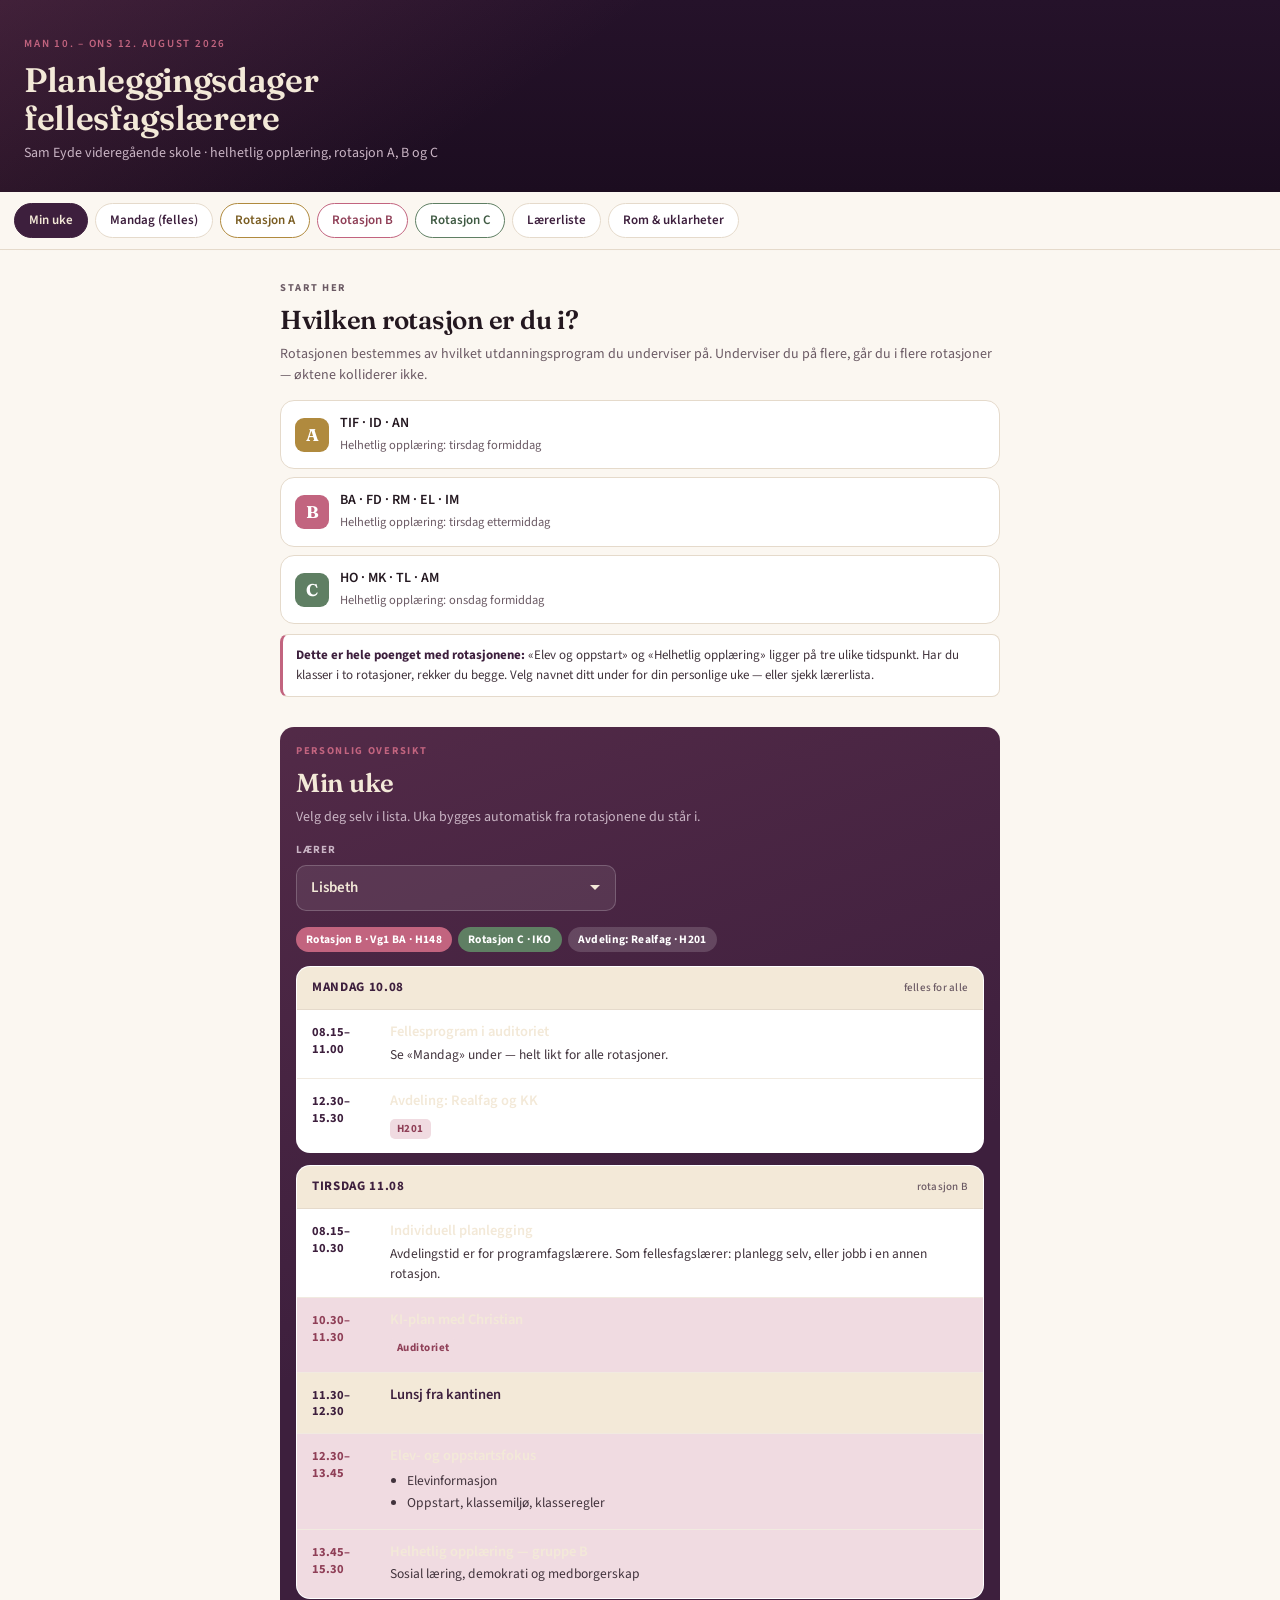
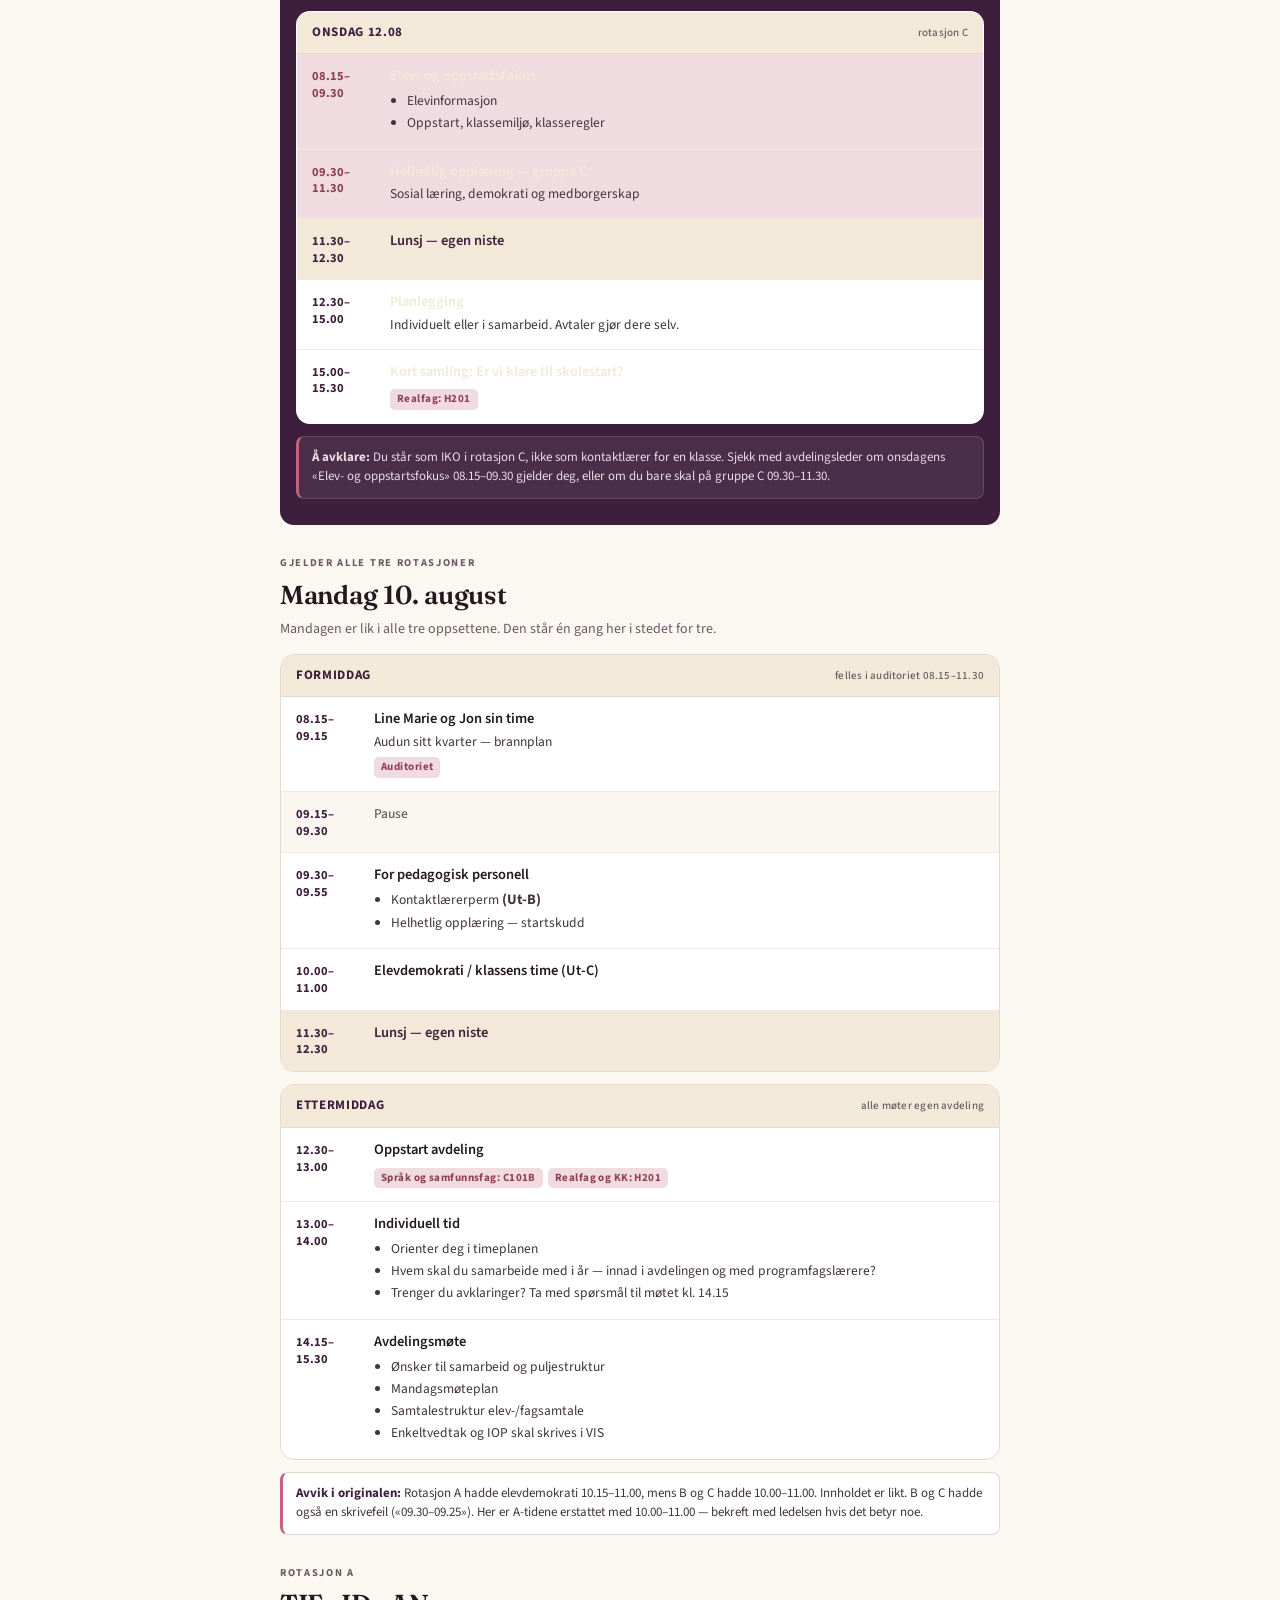
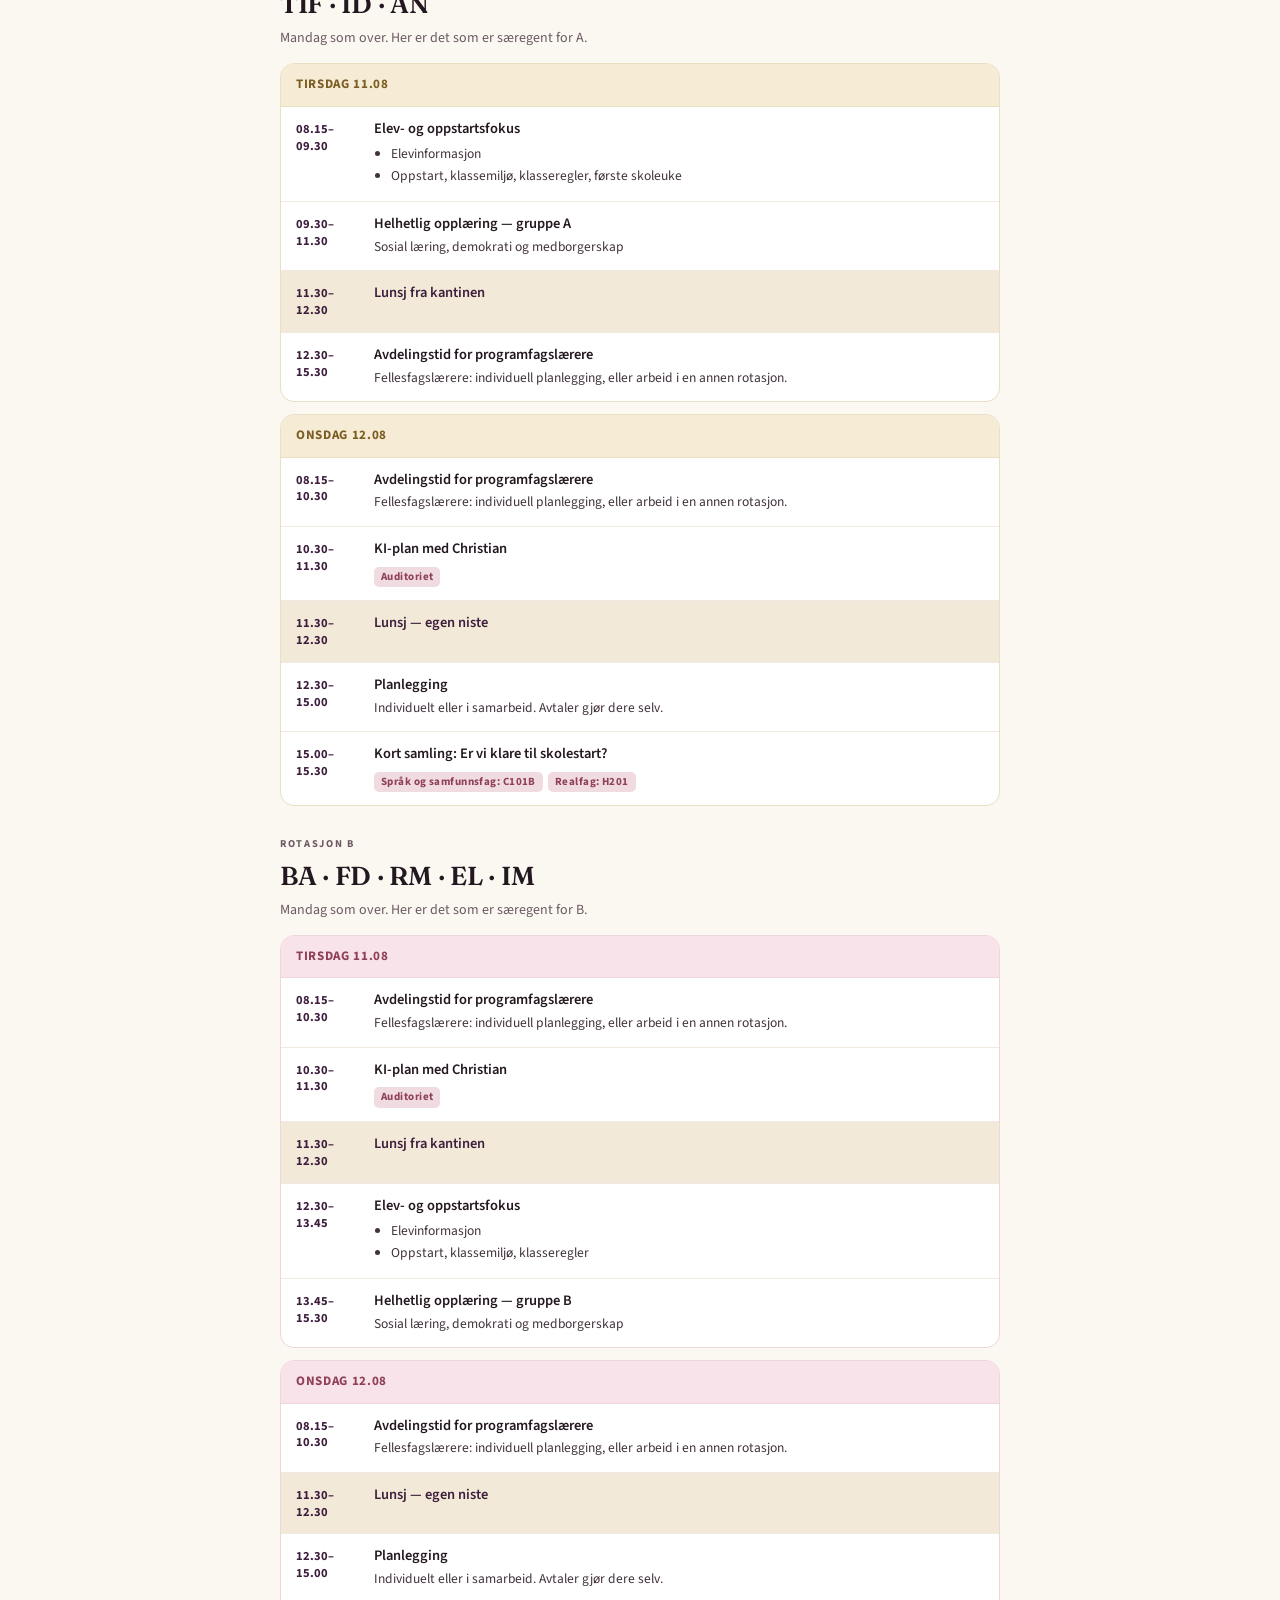
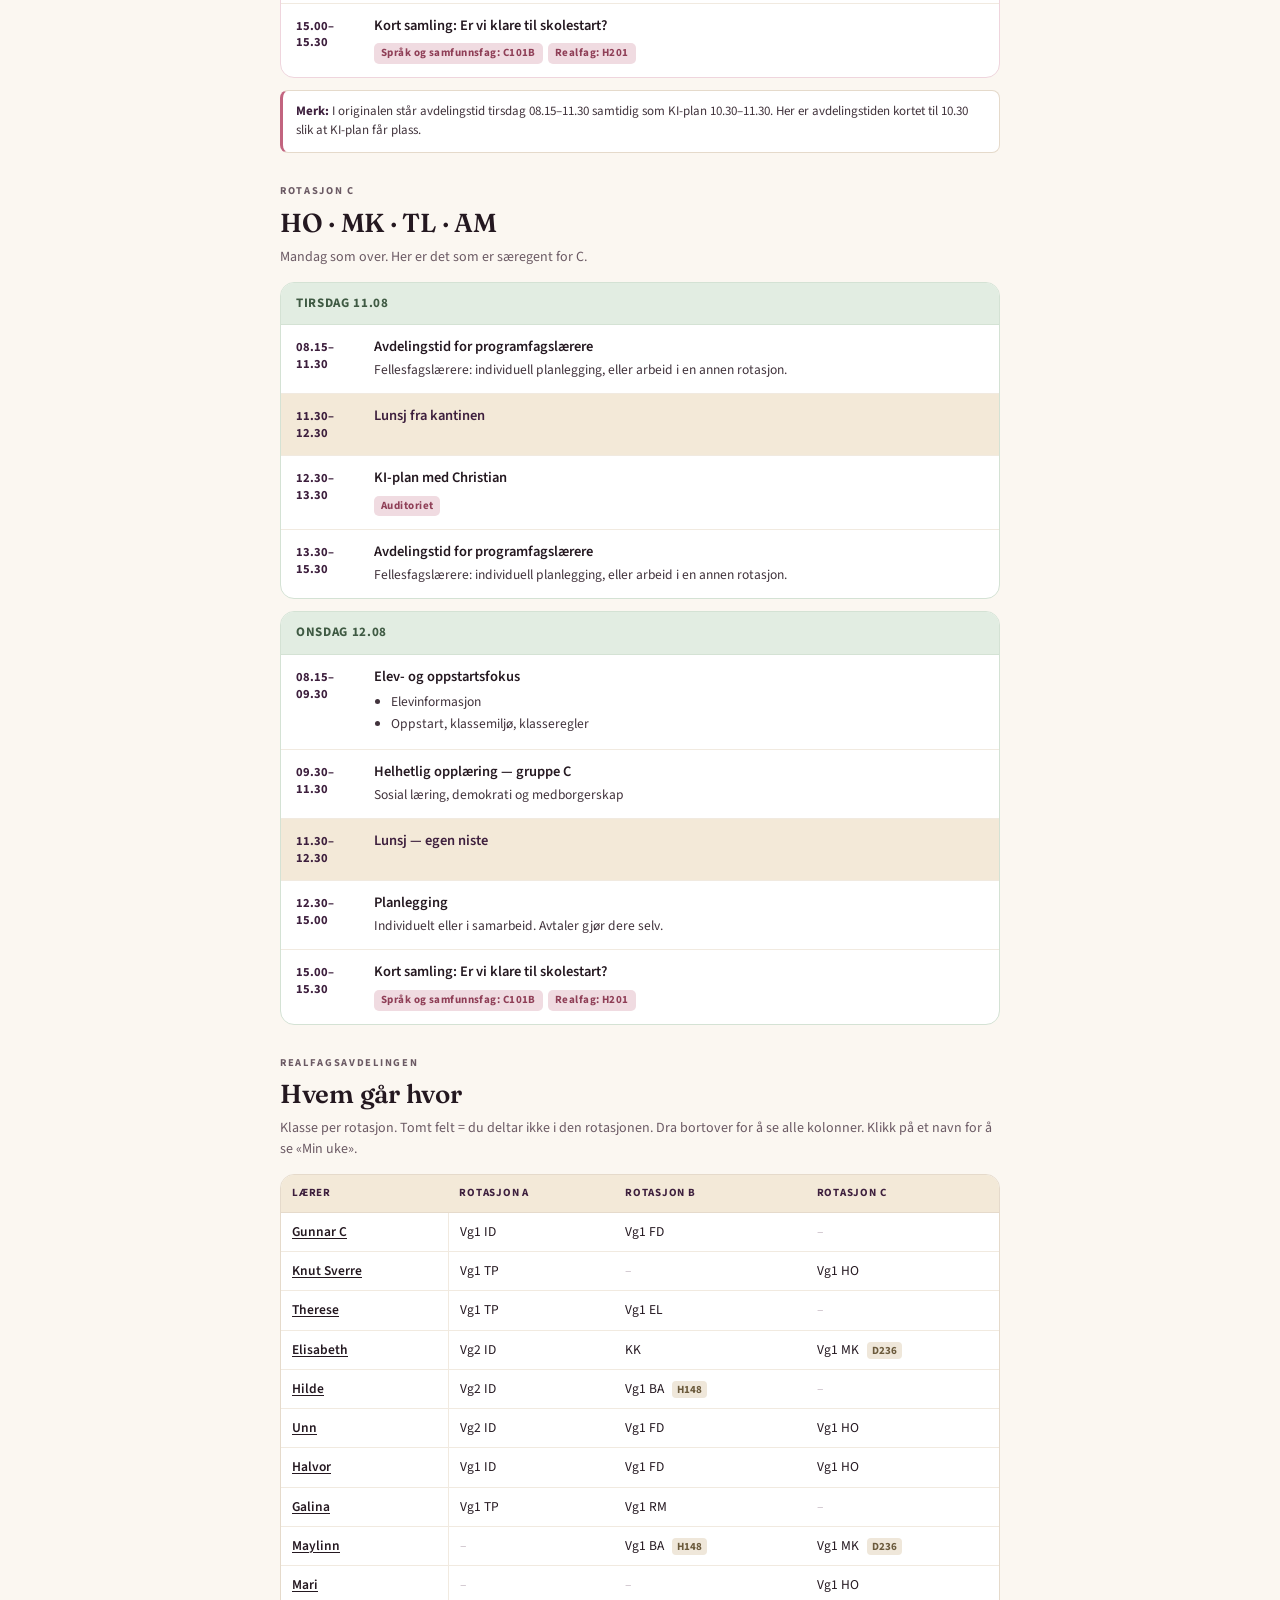
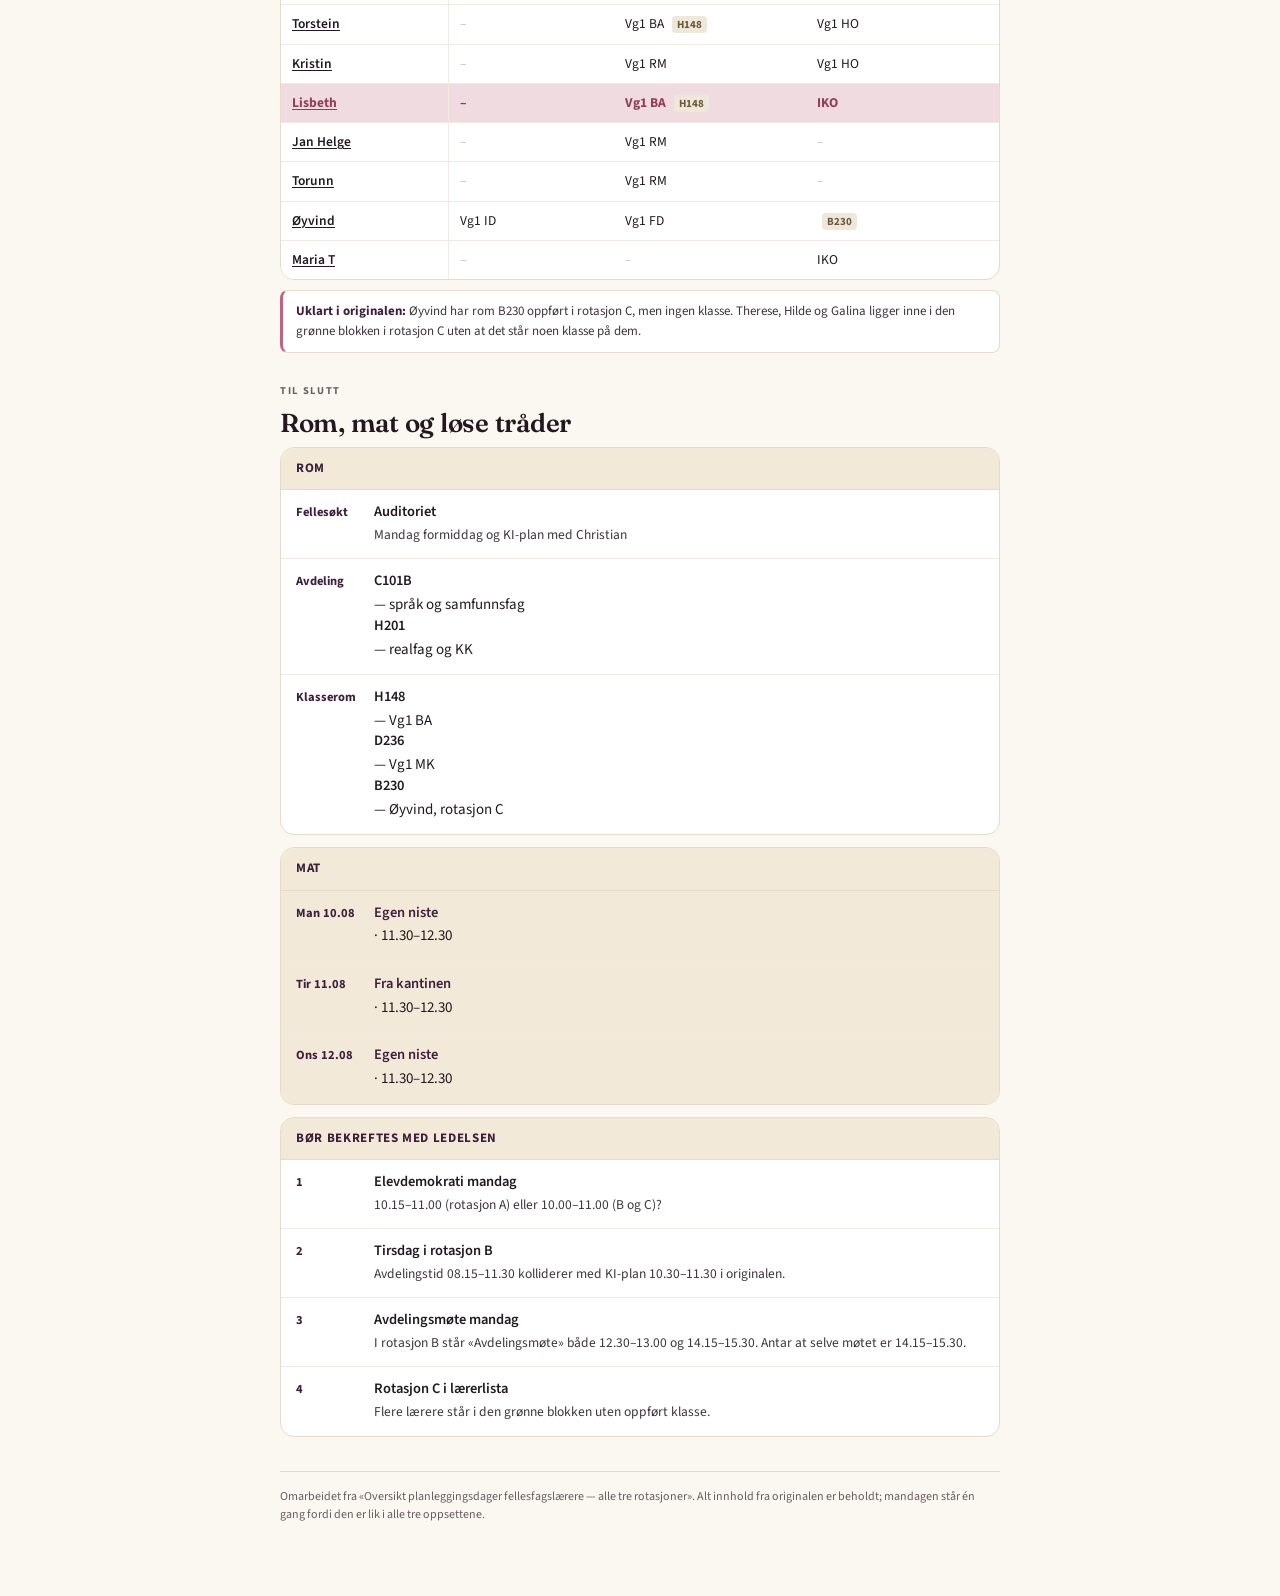
==== index.html @ cac5fce5 "Publish planleggingsdager overview for Sam Eyde teachers. Co-authored-by: Cursor <cursoragent@cursor" ====
<!DOCTYPE html>
<html lang="no">
<head>
<meta charset="UTF-8">
<meta name="viewport" content="width=device-width, initial-scale=1">
<title>Planleggingsdager 10.–12. august 2026</title>
<meta name="description" content="Oversikt over planleggingsdager for fellesfagslærere ved Sam Eyde videregående skole — rotasjon A, B og C.">
<link rel="preconnect" href="https://fonts.googleapis.com">
<link rel="preconnect" href="https://fonts.gstatic.com" crossorigin>
<link href="https://fonts.googleapis.com/css2?family=Fraunces:opsz,wght@9..144,500;9..144,600;9..144,700&family=Source+Sans+3:wght@400;500;600;700&display=swap" rel="stylesheet">
<link rel="stylesheet" href="styles.css">
</head>
<body>

<header class="topp">
  <div class="dato">Man 10. – ons 12. august 2026</div>
  <h1>Planleggingsdager<br>fellesfagslærere</h1>
  <p>Sam Eyde videregående skole · helhetlig opplæring, rotasjon A, B og C</p>
</header>

<nav aria-label="Hopp til seksjon">
  <div class="chips">
    <a class="chip min" href="#minuke">Min uke</a>
    <a class="chip" href="#mandag">Mandag (felles)</a>
    <a class="chip ca" href="#rotA">Rotasjon A</a>
    <a class="chip cb" href="#rotB">Rotasjon B</a>
    <a class="chip cc" href="#rotC">Rotasjon C</a>
    <a class="chip" href="#larere">Lærerliste</a>
    <a class="chip" href="#rom">Rom &amp; uklarheter</a>
  </div>
</nav>

<main>

<section id="start">
  <div class="eyebrow">Start her</div>
  <h2>Hvilken rotasjon er du i?</h2>
  <p class="undertekst">Rotasjonen bestemmes av hvilket utdanningsprogram du underviser på. Underviser du på flere, går du i flere rotasjoner — øktene kolliderer ikke.</p>
  <div class="nokkel">
    <a href="#rotA"><div class="merke mA">A</div><div><b>TIF · ID · AN</b><span>Helhetlig opplæring: tirsdag formiddag</span></div></a>
    <a href="#rotB"><div class="merke mB">B</div><div><b>BA · FD · RM · EL · IM</b><span>Helhetlig opplæring: tirsdag ettermiddag</span></div></a>
    <a href="#rotC"><div class="merke mC">C</div><div><b>HO · MK · TL · AM</b><span>Helhetlig opplæring: onsdag formiddag</span></div></a>
  </div>
  <div class="notat"><b>Dette er hele poenget med rotasjonene:</b> «Elev og oppstart» og «Helhetlig opplæring» ligger på tre ulike tidspunkt. Har du klasser i to rotasjoner, rekker du begge. Velg navnet ditt under for din personlige uke — eller sjekk lærerlista.</div>
</section>

<section id="minuke">
  <div class="minuke">
    <div class="eyebrow">Personlig oversikt</div>
    <h2>Min uke</h2>
    <p class="undertekst">Velg deg selv i lista. Uka bygges automatisk fra rotasjonene du står i.</p>

    <label class="velger" for="larer-velger">
      <span>Lærer</span>
      <select id="larer-velger"></select>
    </label>

    <div id="minuke-innhold"></div>
  </div>
</section>

<section id="mandag">
  <div class="eyebrow">Gjelder alle tre rotasjoner</div>
  <h2>Mandag 10. august</h2>
  <p class="undertekst">Mandagen er lik i alle tre oppsettene. Den står én gang her i stedet for tre.</p>

  <div class="dag">
    <h3>Formiddag <em>felles i auditoriet 08.15–11.30</em></h3>
    <div class="rad"><div class="tid">08.15–09.15</div><div class="hva"><b>Line Marie og Jon sin time</b><p>Audun sitt kvarter — brannplan</p><span class="rom">Auditoriet</span></div></div>
    <div class="rad pause"><div class="tid">09.15–09.30</div><div class="hva"><b>Pause</b></div></div>
    <div class="rad"><div class="tid">09.30–09.55</div><div class="hva"><b>For pedagogisk personell</b><ul><li>Kontaktlærerperm <b style="display:inline;font-weight:700">(Ut-B)</b></li><li>Helhetlig opplæring — startskudd</li></ul></div></div>
    <div class="rad"><div class="tid">10.00–11.00</div><div class="hva"><b>Elevdemokrati / klassens time (Ut-C)</b></div></div>
    <div class="rad lunsj"><div class="tid">11.30–12.30</div><div class="hva"><b>Lunsj — egen niste</b></div></div>
  </div>

  <div class="dag">
    <h3>Ettermiddag <em>alle møter egen avdeling</em></h3>
    <div class="rad"><div class="tid">12.30–13.00</div><div class="hva"><b>Oppstart avdeling</b>
      <span class="rom">Språk og samfunnsfag: C101B</span><span class="rom">Realfag og KK: H201</span></div></div>
    <div class="rad"><div class="tid">13.00–14.00</div><div class="hva"><b>Individuell tid</b>
      <ul><li>Orienter deg i timeplanen</li><li>Hvem skal du samarbeide med i år — innad i avdelingen og med programfagslærere?</li><li>Trenger du avklaringer? Ta med spørsmål til møtet kl. 14.15</li></ul></div></div>
    <div class="rad"><div class="tid">14.15–15.30</div><div class="hva"><b>Avdelingsmøte</b>
      <ul><li>Ønsker til samarbeid og puljestruktur</li><li>Mandagsmøteplan</li><li>Samtalestruktur elev-/fagsamtale</li><li>Enkeltvedtak og IOP skal skrives i VIS</li></ul></div></div>
  </div>

  <div class="notat"><b>Avvik i originalen:</b> Rotasjon A hadde elevdemokrati 10.15–11.00, mens B og C hadde 10.00–11.00. Innholdet er likt. B og C hadde også en skrivefeil («09.30–09.25»). Her er A-tidene erstattet med 10.00–11.00 — bekreft med ledelsen hvis det betyr noe.</div>
</section>

<section id="rotA" class="rot-a">
  <div class="eyebrow">Rotasjon A</div>
  <h2>TIF · ID · AN</h2>
  <p class="undertekst">Mandag som over. Her er det som er særegent for A.</p>

  <div class="dag">
    <h3>Tirsdag 11.08</h3>
    <div class="rad"><div class="tid">08.15–09.30</div><div class="hva"><b>Elev- og oppstartsfokus</b><ul><li>Elevinformasjon</li><li>Oppstart, klassemiljø, klasseregler, første skoleuke</li></ul></div></div>
    <div class="rad"><div class="tid">09.30–11.30</div><div class="hva"><b>Helhetlig opplæring — gruppe A</b><p>Sosial læring, demokrati og medborgerskap</p></div></div>
    <div class="rad lunsj"><div class="tid">11.30–12.30</div><div class="hva"><b>Lunsj fra kantinen</b></div></div>
    <div class="rad"><div class="tid">12.30–15.30</div><div class="hva"><b>Avdelingstid for programfagslærere</b><p>Fellesfagslærere: individuell planlegging, eller arbeid i en annen rotasjon.</p></div></div>
  </div>

  <div class="dag">
    <h3>Onsdag 12.08</h3>
    <div class="rad"><div class="tid">08.15–10.30</div><div class="hva"><b>Avdelingstid for programfagslærere</b><p>Fellesfagslærere: individuell planlegging, eller arbeid i en annen rotasjon.</p></div></div>
    <div class="rad"><div class="tid">10.30–11.30</div><div class="hva"><b>KI-plan med Christian</b><span class="rom">Auditoriet</span></div></div>
    <div class="rad lunsj"><div class="tid">11.30–12.30</div><div class="hva"><b>Lunsj — egen niste</b></div></div>
    <div class="rad"><div class="tid">12.30–15.00</div><div class="hva"><b>Planlegging</b><p>Individuelt eller i samarbeid. Avtaler gjør dere selv.</p></div></div>
    <div class="rad"><div class="tid">15.00–15.30</div><div class="hva"><b>Kort samling: Er vi klare til skolestart?</b>
      <span class="rom">Språk og samfunnsfag: C101B</span><span class="rom">Realfag: H201</span></div></div>
  </div>
</section>

<section id="rotB" class="rot-b">
  <div class="eyebrow">Rotasjon B</div>
  <h2>BA · FD · RM · EL · IM</h2>
  <p class="undertekst">Mandag som over. Her er det som er særegent for B.</p>

  <div class="dag">
    <h3>Tirsdag 11.08</h3>
    <div class="rad"><div class="tid">08.15–10.30</div><div class="hva"><b>Avdelingstid for programfagslærere</b><p>Fellesfagslærere: individuell planlegging, eller arbeid i en annen rotasjon.</p></div></div>
    <div class="rad"><div class="tid">10.30–11.30</div><div class="hva"><b>KI-plan med Christian</b><span class="rom">Auditoriet</span></div></div>
    <div class="rad lunsj"><div class="tid">11.30–12.30</div><div class="hva"><b>Lunsj fra kantinen</b></div></div>
    <div class="rad"><div class="tid">12.30–13.45</div><div class="hva"><b>Elev- og oppstartsfokus</b><ul><li>Elevinformasjon</li><li>Oppstart, klassemiljø, klasseregler</li></ul></div></div>
    <div class="rad"><div class="tid">13.45–15.30</div><div class="hva"><b>Helhetlig opplæring — gruppe B</b><p>Sosial læring, demokrati og medborgerskap</p></div></div>
  </div>

  <div class="dag">
    <h3>Onsdag 12.08</h3>
    <div class="rad"><div class="tid">08.15–10.30</div><div class="hva"><b>Avdelingstid for programfagslærere</b><p>Fellesfagslærere: individuell planlegging, eller arbeid i en annen rotasjon.</p></div></div>
    <div class="rad lunsj"><div class="tid">11.30–12.30</div><div class="hva"><b>Lunsj — egen niste</b></div></div>
    <div class="rad"><div class="tid">12.30–15.00</div><div class="hva"><b>Planlegging</b><p>Individuelt eller i samarbeid. Avtaler gjør dere selv.</p></div></div>
    <div class="rad"><div class="tid">15.00–15.30</div><div class="hva"><b>Kort samling: Er vi klare til skolestart?</b>
      <span class="rom">Språk og samfunnsfag: C101B</span><span class="rom">Realfag: H201</span></div></div>
  </div>

  <div class="notat"><b>Merk:</b> I originalen står avdelingstid tirsdag 08.15–11.30 samtidig som KI-plan 10.30–11.30. Her er avdelingstiden kortet til 10.30 slik at KI-plan får plass.</div>
</section>

<section id="rotC" class="rot-c">
  <div class="eyebrow">Rotasjon C</div>
  <h2>HO · MK · TL · AM</h2>
  <p class="undertekst">Mandag som over. Her er det som er særegent for C.</p>

  <div class="dag">
    <h3>Tirsdag 11.08</h3>
    <div class="rad"><div class="tid">08.15–11.30</div><div class="hva"><b>Avdelingstid for programfagslærere</b><p>Fellesfagslærere: individuell planlegging, eller arbeid i en annen rotasjon.</p></div></div>
    <div class="rad lunsj"><div class="tid">11.30–12.30</div><div class="hva"><b>Lunsj fra kantinen</b></div></div>
    <div class="rad"><div class="tid">12.30–13.30</div><div class="hva"><b>KI-plan med Christian</b><span class="rom">Auditoriet</span></div></div>
    <div class="rad"><div class="tid">13.30–15.30</div><div class="hva"><b>Avdelingstid for programfagslærere</b><p>Fellesfagslærere: individuell planlegging, eller arbeid i en annen rotasjon.</p></div></div>
  </div>

  <div class="dag">
    <h3>Onsdag 12.08</h3>
    <div class="rad"><div class="tid">08.15–09.30</div><div class="hva"><b>Elev- og oppstartsfokus</b><ul><li>Elevinformasjon</li><li>Oppstart, klassemiljø, klasseregler</li></ul></div></div>
    <div class="rad"><div class="tid">09.30–11.30</div><div class="hva"><b>Helhetlig opplæring — gruppe C</b><p>Sosial læring, demokrati og medborgerskap</p></div></div>
    <div class="rad lunsj"><div class="tid">11.30–12.30</div><div class="hva"><b>Lunsj — egen niste</b></div></div>
    <div class="rad"><div class="tid">12.30–15.00</div><div class="hva"><b>Planlegging</b><p>Individuelt eller i samarbeid. Avtaler gjør dere selv.</p></div></div>
    <div class="rad"><div class="tid">15.00–15.30</div><div class="hva"><b>Kort samling: Er vi klare til skolestart?</b>
      <span class="rom">Språk og samfunnsfag: C101B</span><span class="rom">Realfag: H201</span></div></div>
  </div>
</section>

<section id="larere">
  <div class="eyebrow">Realfagsavdelingen</div>
  <h2>Hvem går hvor</h2>
  <p class="undertekst">Klasse per rotasjon. Tomt felt = du deltar ikke i den rotasjonen. Dra bortover for å se alle kolonner. Klikk på et navn for å se «Min uke».</p>
  <div class="tabellboks"><div class="scroll">
  <table>
    <thead><tr><th>Lærer</th><th>Rotasjon A</th><th>Rotasjon B</th><th>Rotasjon C</th></tr></thead>
    <tbody id="larertabell"></tbody>
  </table>
  </div></div>
  <div class="notat"><b>Uklart i originalen:</b> Øyvind har rom B230 oppført i rotasjon C, men ingen klasse. Therese, Hilde og Galina ligger inne i den grønne blokken i rotasjon C uten at det står noen klasse på dem.</div>
</section>

<section id="rom">
  <div class="eyebrow">Til slutt</div>
  <h2>Rom, mat og løse tråder</h2>

  <div class="dag">
    <h3>Rom</h3>
    <div class="rad"><div class="tid">Fellesøkt</div><div class="hva"><b>Auditoriet</b><p>Mandag formiddag og KI-plan med Christian</p></div></div>
    <div class="rad"><div class="tid">Avdeling</div><div class="hva"><b>C101B</b> — språk og samfunnsfag<br><b>H201</b> — realfag og KK</div></div>
    <div class="rad"><div class="tid">Klasserom</div><div class="hva"><b>H148</b> — Vg1 BA<br><b>D236</b> — Vg1 MK<br><b>B230</b> — Øyvind, rotasjon C</div></div>
  </div>

  <div class="dag">
    <h3>Mat</h3>
    <div class="rad lunsj"><div class="tid">Man 10.08</div><div class="hva"><b>Egen niste</b> · 11.30–12.30</div></div>
    <div class="rad lunsj"><div class="tid">Tir 11.08</div><div class="hva"><b>Fra kantinen</b> · 11.30–12.30</div></div>
    <div class="rad lunsj"><div class="tid">Ons 12.08</div><div class="hva"><b>Egen niste</b> · 11.30–12.30</div></div>
  </div>

  <div class="dag">
    <h3>Bør bekreftes med ledelsen</h3>
    <div class="rad"><div class="tid">1</div><div class="hva"><b>Elevdemokrati mandag</b><p>10.15–11.00 (rotasjon A) eller 10.00–11.00 (B og C)?</p></div></div>
    <div class="rad"><div class="tid">2</div><div class="hva"><b>Tirsdag i rotasjon B</b><p>Avdelingstid 08.15–11.30 kolliderer med KI-plan 10.30–11.30 i originalen.</p></div></div>
    <div class="rad"><div class="tid">3</div><div class="hva"><b>Avdelingsmøte mandag</b><p>I rotasjon B står «Avdelingsmøte» både 12.30–13.00 og 14.15–15.30. Antar at selve møtet er 14.15–15.30.</p></div></div>
    <div class="rad"><div class="tid">4</div><div class="hva"><b>Rotasjon C i lærerlista</b><p>Flere lærere står i den grønne blokken uten oppført klasse.</p></div></div>
  </div>
</section>

<footer>
  Omarbeidet fra «Oversikt planleggingsdager fellesfagslærere — alle tre rotasjoner». Alt innhold fra originalen er beholdt; mandagen står én gang fordi den er lik i alle tre oppsettene.
</footer>

</main>

<script src="app.js"></script>
</body>
</html>
---- styles.css ----
:root {
  --aubergine: #3d1f3d;
  --aubergine-dyp: #25122a;
  --champagne: #f3e9d8;
  --champagne-dyp: #e3d2b4;
  --rose: #c2647f;
  --rose-lys: #f0dbe1;
  --blekk: #241820;
  --blekk-svak: #6b5a64;
  --papir: #fbf7f1;
  --kort: #ffffff;
  --a: #b08a3e;
  --a-lys: #f6ebd4;
  --b: #c2647f;
  --b-lys: #f7e3e9;
  --c: #5f7f63;
  --c-lys: #e2ede2;
  --strek: #e5dacb;
  --r: 14px;
  --font-display: "Fraunces", Georgia, serif;
  --font-body: "Source Sans 3", "Segoe UI", sans-serif;
}

* {
  box-sizing: border-box;
  -webkit-tap-highlight-color: transparent;
}

html {
  scroll-behavior: smooth;
  scroll-padding-top: 118px;
}

@media (prefers-reduced-motion: reduce) {
  html {
    scroll-behavior: auto;
  }
  *,
  *::before,
  *::after {
    transition: none !important;
    animation: none !important;
  }
}

body {
  margin: 0;
  background:
    radial-gradient(1200px 500px at 10% -10%, rgba(194, 100, 127, 0.08), transparent 55%),
    radial-gradient(900px 420px at 100% 0%, rgba(176, 138, 62, 0.1), transparent 50%),
    var(--papir);
  color: var(--blekk);
  font-family: var(--font-body);
  font-size: 15px;
  line-height: 1.5;
  -webkit-text-size-adjust: 100%;
}

.topp {
  background:
    linear-gradient(145deg, rgba(194, 100, 127, 0.18), transparent 42%),
    linear-gradient(180deg, var(--aubergine-dyp), #1c0d20);
  color: var(--champagne);
  padding: 28px 18px 22px;
}

.topp .dato {
  font-size: 11px;
  letter-spacing: 0.16em;
  text-transform: uppercase;
  color: var(--rose);
  font-weight: 600;
}

.topp h1 {
  font-family: var(--font-display);
  font-weight: 600;
  font-size: clamp(26px, 5vw, 34px);
  line-height: 1.12;
  margin: 8px 0 6px;
  letter-spacing: -0.01em;
}

.topp p {
  margin: 0;
  font-size: 14px;
  color: #c9b4c4;
  max-width: 36em;
}

nav {
  position: sticky;
  top: 0;
  z-index: 50;
  background: rgba(251, 247, 241, 0.94);
  backdrop-filter: blur(10px);
  border-bottom: 1px solid var(--strek);
}

.chips {
  display: flex;
  gap: 7px;
  overflow-x: auto;
  padding: 11px 14px;
  scrollbar-width: none;
}

.chips::-webkit-scrollbar {
  display: none;
}

.chip {
  flex: 0 0 auto;
  text-decoration: none;
  font-size: 13px;
  font-weight: 600;
  color: var(--aubergine);
  background: var(--kort);
  border: 1px solid var(--strek);
  border-radius: 999px;
  padding: 7px 14px;
  white-space: nowrap;
  transition: transform 0.15s ease, background 0.15s ease, border-color 0.15s ease;
}

.chip:hover {
  transform: translateY(-1px);
}

.chip:focus-visible {
  outline: 2px solid var(--rose);
  outline-offset: 2px;
}

.chip.min {
  background: var(--aubergine);
  color: var(--champagne);
  border-color: var(--aubergine);
}

.chip.ca {
  border-color: var(--a);
  color: #7a5d22;
}

.chip.cb {
  border-color: var(--b);
  color: #8f3f57;
}

.chip.cc {
  border-color: var(--c);
  color: #3f5a43;
}

main {
  padding: 0 14px 60px;
  max-width: 760px;
  margin: 0 auto;
}

section {
  margin-top: 30px;
  scroll-margin-top: 118px;
}

.eyebrow {
  font-size: 10.5px;
  letter-spacing: 0.16em;
  text-transform: uppercase;
  font-weight: 700;
  color: var(--blekk-svak);
  margin-bottom: 5px;
}

h2 {
  font-family: var(--font-display);
  font-size: clamp(21px, 4vw, 26px);
  font-weight: 600;
  margin: 0 0 4px;
  letter-spacing: -0.01em;
}

.undertekst {
  margin: 0 0 14px;
  font-size: 14px;
  color: var(--blekk-svak);
}

.nokkel {
  display: grid;
  gap: 8px;
  margin-top: 14px;
}

.nokkel a {
  display: flex;
  align-items: center;
  gap: 11px;
  text-decoration: none;
  color: inherit;
  background: var(--kort);
  border: 1px solid var(--strek);
  border-radius: var(--r);
  padding: 12px 14px;
  transition: transform 0.15s ease, border-color 0.15s ease;
}

.nokkel a:hover {
  transform: translateY(-1px);
}

.nokkel a:focus-visible {
  outline: 2px solid var(--rose);
  outline-offset: 2px;
}

.merke {
  flex: 0 0 34px;
  height: 34px;
  border-radius: 9px;
  display: grid;
  place-items: center;
  font-family: var(--font-display);
  font-size: 17px;
  font-weight: 700;
  color: #fff;
}

.mA {
  background: var(--a);
}

.mB {
  background: var(--b);
}

.mC {
  background: var(--c);
}

.nokkel b {
  display: block;
  font-size: 14px;
  font-weight: 600;
}

.nokkel span {
  font-size: 12.5px;
  color: var(--blekk-svak);
}

.dag {
  background: var(--kort);
  border: 1px solid var(--strek);
  border-radius: var(--r);
  overflow: hidden;
  margin-bottom: 12px;
}

.dag > h3 {
  margin: 0;
  padding: 11px 15px;
  font-family: var(--font-body);
  font-size: 13px;
  font-weight: 700;
  letter-spacing: 0.05em;
  text-transform: uppercase;
  color: var(--aubergine);
  background: var(--champagne);
  border-bottom: 1px solid var(--strek);
  display: flex;
  justify-content: space-between;
  align-items: baseline;
  gap: 10px;
}

.dag > h3 em {
  font-style: normal;
  font-weight: 500;
  font-size: 11px;
  letter-spacing: 0.02em;
  text-transform: none;
  color: var(--blekk-svak);
}

.rad {
  display: grid;
  grid-template-columns: 66px 1fr;
  gap: 12px;
  padding: 13px 15px;
  border-top: 1px solid #f1eae0;
}

.rad:first-of-type {
  border-top: none;
}

.tid {
  font-variant-numeric: tabular-nums;
  font-size: 12.5px;
  font-weight: 700;
  color: var(--aubergine);
  line-height: 1.35;
  padding-top: 1px;
}

.hva {
  min-width: 0;
}

.hva b {
  display: block;
  font-size: 14.5px;
  font-weight: 600;
  line-height: 1.3;
  margin-bottom: 3px;
}

.hva ul {
  margin: 5px 0 0;
  padding-left: 17px;
}

.hva li {
  font-size: 13.5px;
  margin: 2px 0;
  color: #41333c;
}

.hva p {
  margin: 3px 0 0;
  font-size: 13.5px;
  color: #41333c;
}

.rom {
  display: inline-block;
  font-size: 11px;
  font-weight: 700;
  letter-spacing: 0.04em;
  background: var(--rose-lys);
  color: #8f3f57;
  border-radius: 5px;
  padding: 2px 7px;
  margin: 5px 5px 0 0;
  font-variant-numeric: tabular-nums;
}

.pause {
  background: #faf6f0;
}

.pause .hva b {
  font-weight: 500;
  color: var(--blekk-svak);
  font-size: 13.5px;
}

.lunsj {
  background: var(--champagne);
}

.lunsj .hva b {
  color: var(--aubergine);
}

.rad.viktig {
  background: var(--rose-lys);
}

.rad.viktig .tid {
  color: #8f3f57;
}

.rot-a .dag > h3 {
  background: var(--a-lys);
  color: #7a5d22;
  border-bottom-color: #eadfc4;
}

.rot-b .dag > h3 {
  background: var(--b-lys);
  color: #8f3f57;
  border-bottom-color: #efd5dd;
}

.rot-c .dag > h3 {
  background: var(--c-lys);
  color: #3f5a43;
  border-bottom-color: #d4e2d4;
}

.rot-a .dag {
  border-color: #eadfc4;
}

.rot-b .dag {
  border-color: #efd5dd;
}

.rot-c .dag {
  border-color: #d4e2d4;
}

.notat {
  background: var(--kort);
  border: 1px solid var(--strek);
  border-left: 3px solid var(--rose);
  border-radius: 8px;
  padding: 11px 13px;
  font-size: 13px;
  color: #41333c;
  margin: 10px 0;
}

.notat b {
  color: var(--aubergine);
}

.minuke {
  background:
    linear-gradient(160deg, rgba(194, 100, 127, 0.16), transparent 40%),
    var(--aubergine);
  border-radius: var(--r);
  padding: 16px;
  color: var(--champagne);
}

.minuke .eyebrow {
  color: var(--rose);
}

.minuke h2 {
  color: var(--champagne);
}

.minuke .undertekst {
  color: #c9b4c4;
}

.minuke .dag {
  border-color: rgba(255, 255, 255, 0.14);
}

.velger {
  display: grid;
  gap: 6px;
  margin: 0 0 16px;
}

.velger span {
  font-size: 11px;
  font-weight: 700;
  letter-spacing: 0.08em;
  text-transform: uppercase;
  color: #c9b4c4;
}

.velger select {
  appearance: none;
  width: 100%;
  max-width: 320px;
  padding: 11px 40px 11px 14px;
  border-radius: 10px;
  border: 1px solid rgba(255, 255, 255, 0.2);
  background:
    url("data:image/svg+xml,%3Csvg xmlns='http://www.w3.org/2000/svg' width='12' height='8' viewBox='0 0 12 8'%3E%3Cpath fill='%23F3E9D8' d='M1 1l5 5 5-5'/%3E%3C/svg%3E")
    right 14px center / 12px no-repeat,
    rgba(255, 255, 255, 0.08);
  color: var(--champagne);
  font: inherit;
  font-weight: 600;
  cursor: pointer;
}

.velger select:focus-visible {
  outline: 2px solid var(--rose);
  outline-offset: 2px;
}

.velger option {
  color: var(--blekk);
  background: #fff;
}

.taggrad {
  display: flex;
  flex-wrap: wrap;
  gap: 6px;
  margin-bottom: 14px;
}

.tagg {
  font-size: 11.5px;
  font-weight: 700;
  letter-spacing: 0.03em;
  border-radius: 999px;
  padding: 4px 10px;
  color: #fff;
}

.tagg.tA {
  background: var(--a);
}

.tagg.tB {
  background: var(--b);
}

.tagg.tC {
  background: var(--c);
}

.tagg.tN {
  background: rgba(255, 255, 255, 0.16);
}

.minuke .notat {
  background: rgba(255, 255, 255, 0.07);
  border-color: rgba(255, 255, 255, 0.14);
  border-left-color: var(--rose);
  color: #e8dde6;
}

.minuke .notat b {
  color: #f0dbe1;
}

.tabellboks {
  background: var(--kort);
  border: 1px solid var(--strek);
  border-radius: var(--r);
  overflow: hidden;
}

.scroll {
  overflow-x: auto;
}

table {
  border-collapse: collapse;
  width: 100%;
  min-width: 430px;
  font-size: 13.5px;
}

th {
  background: var(--champagne);
  color: var(--aubergine);
  font-size: 11px;
  letter-spacing: 0.07em;
  text-transform: uppercase;
  text-align: left;
  padding: 10px 11px;
  font-weight: 700;
  white-space: nowrap;
  border-bottom: 1px solid var(--strek);
}

td {
  padding: 9px 11px;
  border-top: 1px solid #f1eae0;
  white-space: nowrap;
}

td:first-child {
  font-weight: 600;
  position: sticky;
  left: 0;
  background: var(--kort);
  border-right: 1px solid #f1eae0;
}

tr.meg td {
  background: var(--rose-lys) !important;
  font-weight: 700;
  color: #8f3f57;
}

tr.meg td:first-child {
  background: var(--rose-lys) !important;
}

button.navn {
  all: unset;
  cursor: pointer;
  color: inherit;
  font: inherit;
  font-weight: inherit;
  text-decoration: underline;
  text-decoration-thickness: 1px;
  text-underline-offset: 2px;
}

button.navn:focus-visible {
  outline: 2px solid var(--rose);
  outline-offset: 2px;
  border-radius: 3px;
}

.tom {
  color: #c9bdc6;
}

.rk {
  font-size: 11px;
  font-weight: 700;
  background: #efe7da;
  color: #6b5a3c;
  border-radius: 4px;
  padding: 1px 5px;
  margin-left: 5px;
}

footer {
  margin-top: 34px;
  padding-top: 16px;
  border-top: 1px solid var(--strek);
  font-size: 12px;
  color: var(--blekk-svak);
}

@media (min-width: 720px) {
  .topp {
    padding: 36px 24px 28px;
  }

  main {
    padding: 0 20px 72px;
  }
}
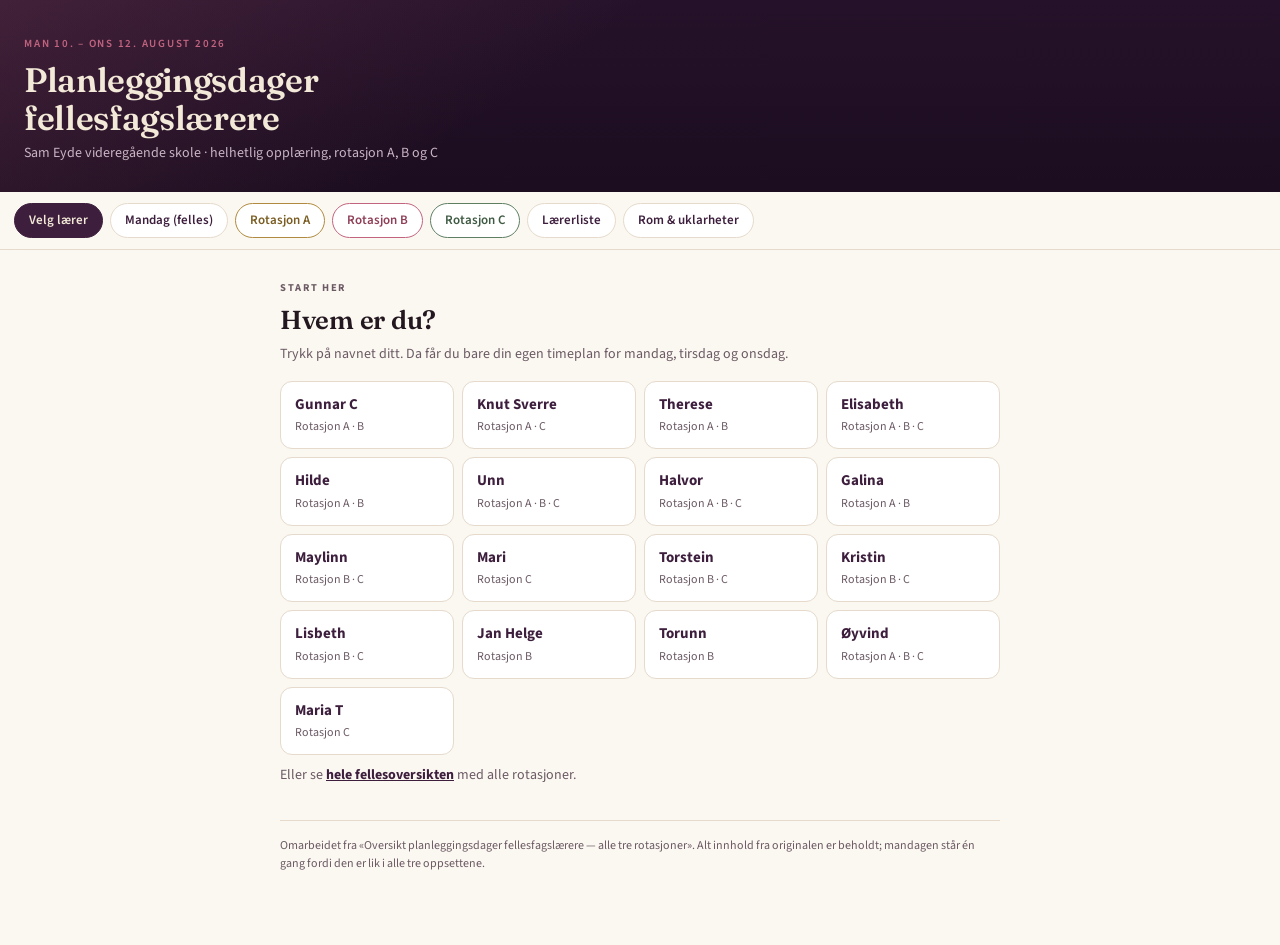
==== commit 57cc2489: "Show personal Mon-Wed schedule when a teacher is selected. Co-authored-by: Cursor <cursoragent@curso" ====
--- a/index.html
+++ b/index.html
@@ -19,14 +19,14 @@
 </header>
 
 <nav aria-label="Hopp til seksjon">
-  <div class="chips">
-    <a class="chip min" href="#minuke">Min uke</a>
-    <a class="chip" href="#mandag">Mandag (felles)</a>
-    <a class="chip ca" href="#rotA">Rotasjon A</a>
-    <a class="chip cb" href="#rotB">Rotasjon B</a>
-    <a class="chip cc" href="#rotC">Rotasjon C</a>
-    <a class="chip" href="#larere">Lærerliste</a>
-    <a class="chip" href="#rom">Rom &amp; uklarheter</a>
+  <div class="chips" id="nav-chips">
+    <a class="chip min" href="#start" data-nav="velg">Velg lærer</a>
+    <a class="chip" href="#mandag" data-nav="oversikt">Mandag (felles)</a>
+    <a class="chip ca" href="#rotA" data-nav="oversikt">Rotasjon A</a>
+    <a class="chip cb" href="#rotB" data-nav="oversikt">Rotasjon B</a>
+    <a class="chip cc" href="#rotC" data-nav="oversikt">Rotasjon C</a>
+    <a class="chip" href="#larere" data-nav="oversikt">Lærerliste</a>
+    <a class="chip" href="#rom" data-nav="oversikt">Rom &amp; uklarheter</a>
   </div>
 </nav>
 
@@ -34,6 +34,32 @@
 
 <section id="start">
   <div class="eyebrow">Start her</div>
+  <h2>Hvem er du?</h2>
+  <p class="undertekst">Trykk på navnet ditt. Da får du bare din egen timeplan for mandag, tirsdag og onsdag.</p>
+  <div class="navneliste" id="navneliste" aria-label="Velg lærer"></div>
+  <p class="undertekst hint">Eller se <a href="#mandag" id="apne-oversikt">hele fellesoversikten</a> med alle rotasjoner.</p>
+</section>
+
+<section id="minuke" hidden>
+  <div class="minuke">
+    <div class="minuke-topp">
+      <div>
+        <div class="eyebrow" id="minuke-eyebrow">Din timeplan</div>
+        <h2 id="minuke-tittel">Min uke</h2>
+        <p class="undertekst" id="minuke-ingress">Satt sammen fra rotasjonene du står i.</p>
+      </div>
+      <div class="minuke-handlinger">
+        <button type="button" class="knapp" id="bytt-larer">Bytt person</button>
+        <button type="button" class="knapp knapp-lys" id="vis-oversikt">Hele oversikten</button>
+      </div>
+    </div>
+    <div id="minuke-innhold"></div>
+  </div>
+</section>
+
+<div id="felles-oversikt">
+<section id="rotasjonsnokkel" class="skjult-i-personlig">
+  <div class="eyebrow">Bakgrunn</div>
   <h2>Hvilken rotasjon er du i?</h2>
   <p class="undertekst">Rotasjonen bestemmes av hvilket utdanningsprogram du underviser på. Underviser du på flere, går du i flere rotasjoner — øktene kolliderer ikke.</p>
   <div class="nokkel">
@@ -41,22 +67,7 @@
     <a href="#rotB"><div class="merke mB">B</div><div><b>BA · FD · RM · EL · IM</b><span>Helhetlig opplæring: tirsdag ettermiddag</span></div></a>
     <a href="#rotC"><div class="merke mC">C</div><div><b>HO · MK · TL · AM</b><span>Helhetlig opplæring: onsdag formiddag</span></div></a>
   </div>
-  <div class="notat"><b>Dette er hele poenget med rotasjonene:</b> «Elev og oppstart» og «Helhetlig opplæring» ligger på tre ulike tidspunkt. Har du klasser i to rotasjoner, rekker du begge. Velg navnet ditt under for din personlige uke — eller sjekk lærerlista.</div>
-</section>
-
-<section id="minuke">
-  <div class="minuke">
-    <div class="eyebrow">Personlig oversikt</div>
-    <h2>Min uke</h2>
-    <p class="undertekst">Velg deg selv i lista. Uka bygges automatisk fra rotasjonene du står i.</p>
-
-    <label class="velger" for="larer-velger">
-      <span>Lærer</span>
-      <select id="larer-velger"></select>
-    </label>
-
-    <div id="minuke-innhold"></div>
-  </div>
+  <div class="notat"><b>Dette er hele poenget med rotasjonene:</b> «Elev og oppstart» og «Helhetlig opplæring» ligger på tre ulike tidspunkt. Har du klasser i to rotasjoner, rekker du begge.</div>
 </section>
 
 <section id="mandag">
@@ -199,6 +210,7 @@
     <div class="rad"><div class="tid">4</div><div class="hva"><b>Rotasjon C i lærerlista</b><p>Flere lærere står i den grønne blokken uten oppført klasse.</p></div></div>
   </div>
 </section>
+</div>
 
 <footer>
   Omarbeidet fra «Oversikt planleggingsdager fellesfagslærere — alle tre rotasjoner». Alt innhold fra originalen er beholdt; mandagen står én gang fordi den er lik i alle tre oppsettene.
--- a/styles.css
+++ b/styles.css
@@ -427,6 +427,103 @@
   color: var(--champagne);
 }
 
+.minuke-topp {
+  display: grid;
+  gap: 14px;
+  margin-bottom: 16px;
+}
+
+.minuke-handlinger {
+  display: flex;
+  flex-wrap: wrap;
+  gap: 8px;
+}
+
+.knapp {
+  appearance: none;
+  border: 1px solid rgba(255, 255, 255, 0.22);
+  background: rgba(255, 255, 255, 0.1);
+  color: var(--champagne);
+  font: inherit;
+  font-size: 13px;
+  font-weight: 700;
+  border-radius: 999px;
+  padding: 8px 14px;
+  cursor: pointer;
+}
+
+.knapp:hover {
+  background: rgba(255, 255, 255, 0.16);
+}
+
+.knapp:focus-visible {
+  outline: 2px solid var(--rose);
+  outline-offset: 2px;
+}
+
+.knapp-lys {
+  background: var(--champagne);
+  color: var(--aubergine);
+  border-color: var(--champagne);
+}
+
+.navneliste {
+  display: grid;
+  grid-template-columns: repeat(auto-fill, minmax(150px, 1fr));
+  gap: 8px;
+  margin: 16px 0 10px;
+}
+
+.navneknapp {
+  appearance: none;
+  display: grid;
+  gap: 2px;
+  text-align: left;
+  padding: 12px 14px;
+  border-radius: 12px;
+  border: 1px solid var(--strek);
+  background: var(--kort);
+  color: inherit;
+  font: inherit;
+  cursor: pointer;
+  transition: transform 0.15s ease, border-color 0.15s ease, background 0.15s ease;
+}
+
+.navneknapp:hover {
+  transform: translateY(-1px);
+  border-color: var(--rose);
+}
+
+.navneknapp:focus-visible {
+  outline: 2px solid var(--rose);
+  outline-offset: 2px;
+}
+
+.navneknapp.aktiv {
+  border-color: var(--aubergine);
+  background: var(--rose-lys);
+}
+
+.navneknapp-navn {
+  font-weight: 700;
+  font-size: 15px;
+  color: var(--aubergine);
+}
+
+.navneknapp-rot {
+  font-size: 12px;
+  color: var(--blekk-svak);
+}
+
+.hint a {
+  color: var(--aubergine);
+  font-weight: 700;
+}
+
+body.modus-personlig .topp h1 {
+  font-size: clamp(22px, 4vw, 28px);
+}
+
 .minuke .eyebrow {
   color: var(--rose);
 }
@@ -441,47 +538,6 @@
 
 .minuke .dag {
   border-color: rgba(255, 255, 255, 0.14);
-}
-
-.velger {
-  display: grid;
-  gap: 6px;
-  margin: 0 0 16px;
-}
-
-.velger span {
-  font-size: 11px;
-  font-weight: 700;
-  letter-spacing: 0.08em;
-  text-transform: uppercase;
-  color: #c9b4c4;
-}
-
-.velger select {
-  appearance: none;
-  width: 100%;
-  max-width: 320px;
-  padding: 11px 40px 11px 14px;
-  border-radius: 10px;
-  border: 1px solid rgba(255, 255, 255, 0.2);
-  background:
-    url("data:image/svg+xml,%3Csvg xmlns='http://www.w3.org/2000/svg' width='12' height='8' viewBox='0 0 12 8'%3E%3Cpath fill='%23F3E9D8' d='M1 1l5 5 5-5'/%3E%3C/svg%3E")
-    right 14px center / 12px no-repeat,
-    rgba(255, 255, 255, 0.08);
-  color: var(--champagne);
-  font: inherit;
-  font-weight: 600;
-  cursor: pointer;
-}
-
-.velger select:focus-visible {
-  outline: 2px solid var(--rose);
-  outline-offset: 2px;
-}
-
-.velger option {
-  color: var(--blekk);
-  background: #fff;
 }
 
 .taggrad {
@@ -629,4 +685,9 @@
   main {
     padding: 0 20px 72px;
   }
-}
+
+  .minuke-topp {
+    grid-template-columns: 1fr auto;
+    align-items: start;
+  }
+}
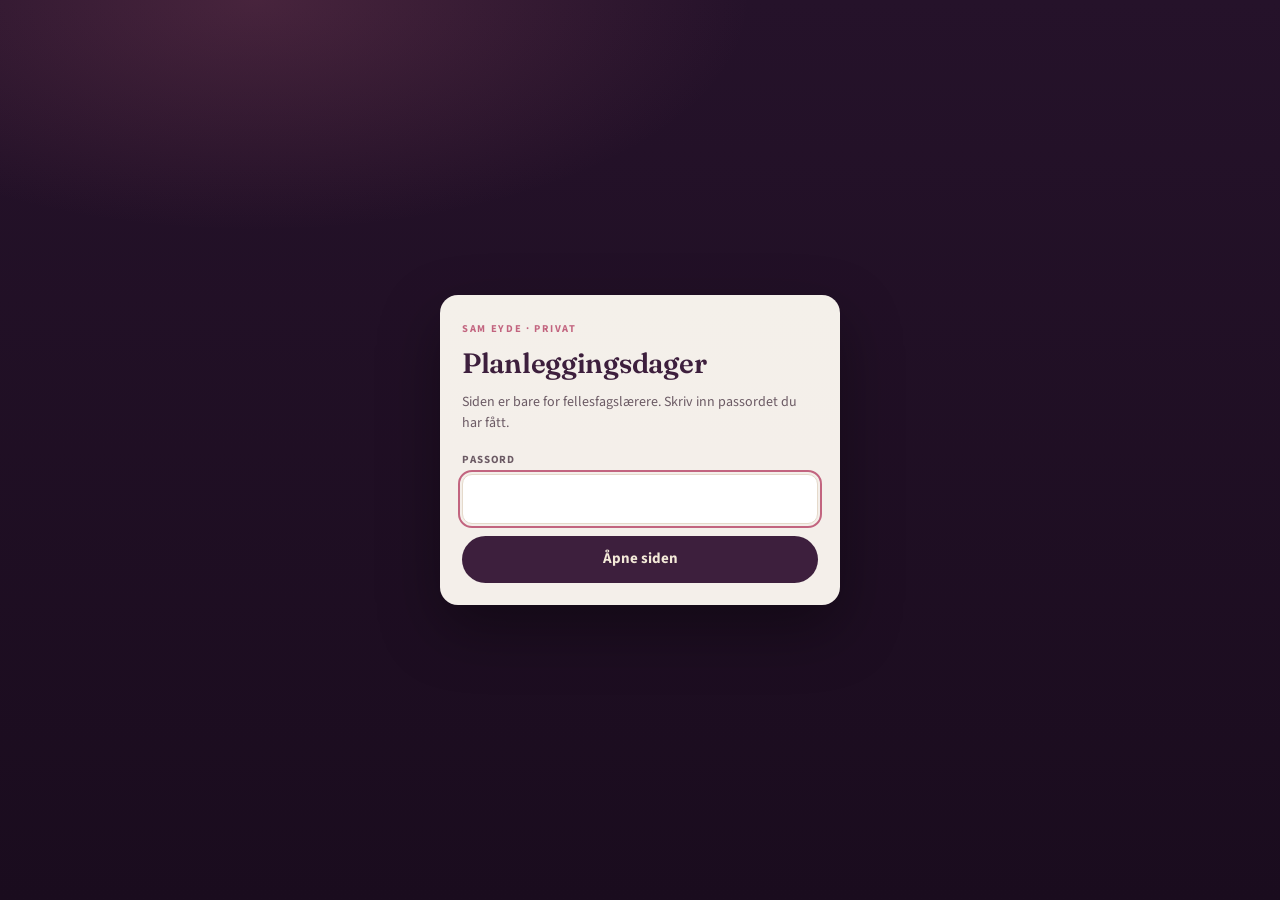
==== commit d52b41a9: "Add password gate so only colleagues with the shared password can open the site. Co-authored-by: Cur" ====
--- a/index.html
+++ b/index.html
@@ -5,12 +5,29 @@
 <meta name="viewport" content="width=device-width, initial-scale=1">
 <title>Planleggingsdager 10.–12. august 2026</title>
 <meta name="description" content="Oversikt over planleggingsdager for fellesfagslærere ved Sam Eyde videregående skole — rotasjon A, B og C.">
+<meta name="robots" content="noindex, nofollow">
 <link rel="preconnect" href="https://fonts.googleapis.com">
 <link rel="preconnect" href="https://fonts.gstatic.com" crossorigin>
 <link href="https://fonts.googleapis.com/css2?family=Fraunces:opsz,wght@9..144,500;9..144,600;9..144,700&family=Source+Sans+3:wght@400;500;600;700&display=swap" rel="stylesheet">
 <link rel="stylesheet" href="styles.css">
 </head>
-<body>
+<body class="las">
+
+<div id="passordport" class="passordport" role="dialog" aria-modal="true" aria-labelledby="passord-tittel">
+  <form id="passord-skjema" class="passordboks" autocomplete="off">
+    <div class="eyebrow">Sam Eyde · privat</div>
+    <h1 id="passord-tittel">Planleggingsdager</h1>
+    <p>Siden er bare for fellesfagslærere. Skriv inn passordet du har fått.</p>
+    <label class="passord-felt" for="passord-input">
+      <span>Passord</span>
+      <input id="passord-input" name="passord" type="password" required autofocus autocomplete="current-password">
+    </label>
+    <p id="passord-feil" class="passord-feil" hidden>Feil passord. Prøv igjen.</p>
+    <button type="submit" class="passord-knapp">Åpne siden</button>
+  </form>
+</div>
+
+<div id="sideinnhold" hidden>
 
 <header class="topp">
   <div class="dato">Man 10. – ons 12. august 2026</div>
@@ -218,6 +235,9 @@
 
 </main>
 
+</div>
+
+<script src="auth.js"></script>
 <script src="app.js"></script>
 </body>
 </html>
--- a/styles.css
+++ b/styles.css
@@ -26,6 +26,109 @@
   -webkit-tap-highlight-color: transparent;
 }
 
+body.las {
+  overflow: hidden;
+}
+
+.passordport {
+  position: fixed;
+  inset: 0;
+  z-index: 200;
+  display: grid;
+  place-items: center;
+  padding: 20px;
+  background:
+    radial-gradient(900px 420px at 20% 0%, rgba(194, 100, 127, 0.22), transparent 55%),
+    linear-gradient(180deg, #25122a, #1a0c1e);
+}
+
+.passordboks {
+  width: min(100%, 400px);
+  background: rgba(251, 247, 241, 0.97);
+  color: var(--blekk);
+  border-radius: 18px;
+  padding: 26px 22px 22px;
+  box-shadow: 0 24px 60px rgba(0, 0, 0, 0.35);
+}
+
+.passordboks .eyebrow {
+  color: var(--rose);
+}
+
+.passordboks h1 {
+  font-family: var(--font-display);
+  font-size: 28px;
+  font-weight: 600;
+  margin: 4px 0 8px;
+  letter-spacing: -0.01em;
+  color: var(--aubergine);
+}
+
+.passordboks > p {
+  margin: 0 0 18px;
+  color: var(--blekk-svak);
+  font-size: 14px;
+}
+
+.passord-felt {
+  display: grid;
+  gap: 6px;
+  margin-bottom: 12px;
+}
+
+.passord-felt span {
+  font-size: 11px;
+  font-weight: 700;
+  letter-spacing: 0.08em;
+  text-transform: uppercase;
+  color: var(--blekk-svak);
+}
+
+.passord-felt input {
+  width: 100%;
+  border: 1px solid var(--strek);
+  border-radius: 10px;
+  padding: 12px 14px;
+  font: inherit;
+  font-size: 16px;
+  background: #fff;
+  color: var(--blekk);
+}
+
+.passord-felt input:focus-visible {
+  outline: 2px solid var(--rose);
+  outline-offset: 2px;
+}
+
+.passord-feil {
+  margin: 0 0 12px;
+  color: #8f3f57;
+  font-size: 13px;
+  font-weight: 600;
+}
+
+.passord-knapp {
+  appearance: none;
+  width: 100%;
+  border: 0;
+  border-radius: 999px;
+  padding: 12px 16px;
+  background: var(--aubergine);
+  color: var(--champagne);
+  font: inherit;
+  font-weight: 700;
+  cursor: pointer;
+}
+
+.passord-knapp:hover {
+  background: var(--aubergine-dyp);
+}
+
+.passord-knapp:focus-visible {
+  outline: 2px solid var(--rose);
+  outline-offset: 2px;
+}
+
 html {
   scroll-behavior: smooth;
   scroll-padding-top: 118px;
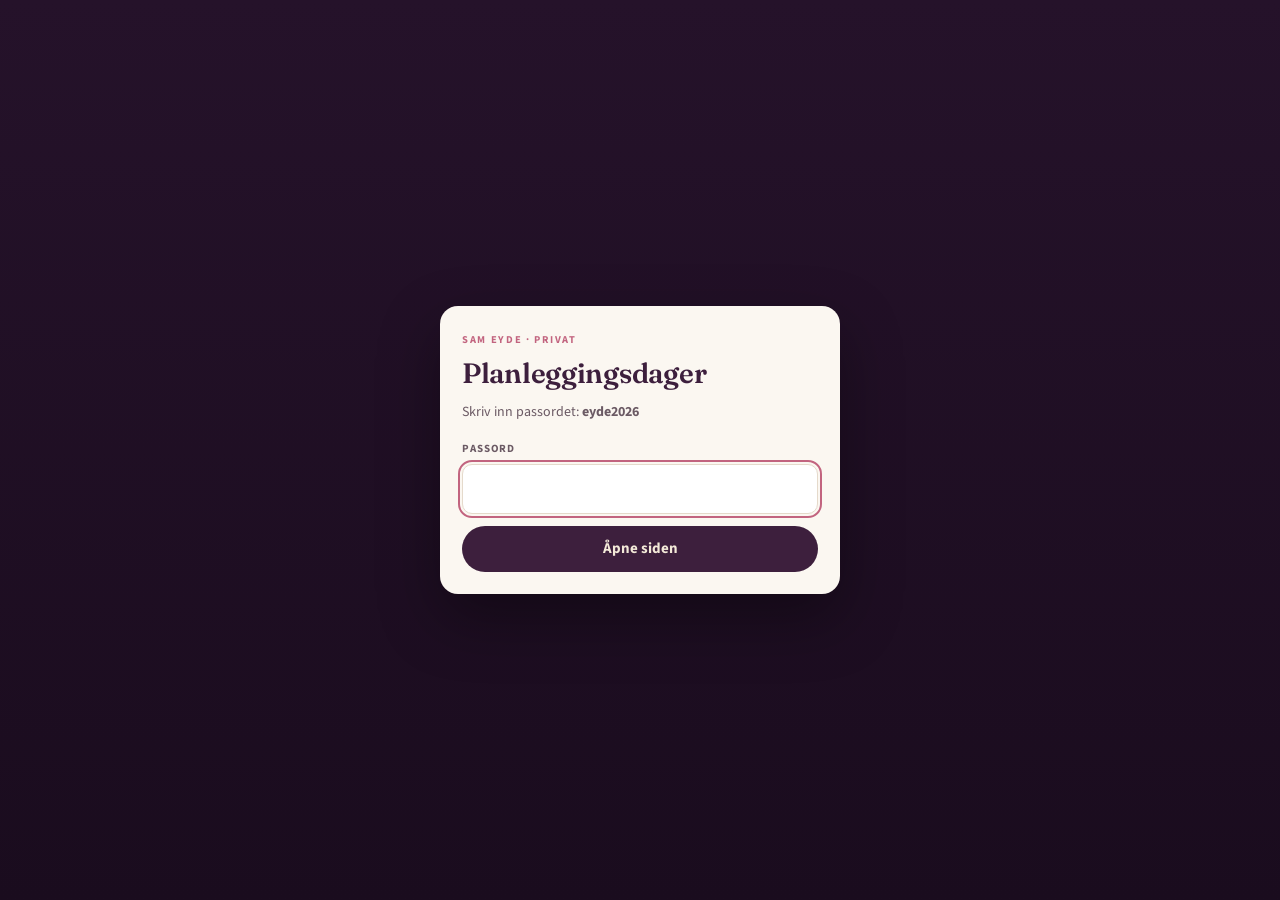
==== commit 4ecaaa44: "Fix login with inline password check and simpler password eyde2026. Co-authored-by: Cursor <cursorag" ====
--- a/index.html
+++ b/index.html
@@ -4,12 +4,32 @@
 <meta charset="UTF-8">
 <meta name="viewport" content="width=device-width, initial-scale=1">
 <title>Planleggingsdager 10.–12. august 2026</title>
-<meta name="description" content="Oversikt over planleggingsdager for fellesfagslærere ved Sam Eyde videregående skole — rotasjon A, B og C.">
+<meta name="description" content="Personlig timeplan for planleggingsdagene 10.–12. august 2026, Sam Eyde videregående skole.">
 <meta name="robots" content="noindex, nofollow">
 <link rel="preconnect" href="https://fonts.googleapis.com">
 <link rel="preconnect" href="https://fonts.gstatic.com" crossorigin>
 <link href="https://fonts.googleapis.com/css2?family=Fraunces:opsz,wght@9..144,500;9..144,600;9..144,700&family=Source+Sans+3:wght@400;500;600;700&display=swap" rel="stylesheet">
-<link rel="stylesheet" href="styles.css">
+<link rel="stylesheet" href="styles.css?v=5">
+<style>
+  body.las { overflow: hidden; }
+  .passordport {
+    position: fixed; inset: 0; z-index: 9999; display: grid; place-items: center;
+    padding: 20px; background: linear-gradient(180deg, #25122a, #1a0c1e);
+  }
+  .passordport.skjult, #sideinnhold.skjult { display: none !important; }
+  .passordboks {
+    width: min(100%, 400px); background: #fbf7f1; color: #241820;
+    border-radius: 18px; padding: 26px 22px 22px;
+  }
+  .passordboks .eyebrow { font-size: 10.5px; letter-spacing: .16em; text-transform: uppercase; font-weight: 700; color: #c2647f; margin-bottom: 5px; }
+  .passordboks h1 { font-family: Fraunces, Georgia, serif; font-size: 28px; margin: 4px 0 8px; color: #3d1f3d; }
+  .passordboks > p { margin: 0 0 18px; color: #6b5a64; font-size: 14px; }
+  .passord-felt { display: grid; gap: 6px; margin-bottom: 12px; }
+  .passord-felt span { font-size: 11px; font-weight: 700; letter-spacing: .08em; text-transform: uppercase; color: #6b5a64; }
+  .passord-felt input { width: 100%; border: 1px solid #e5dacb; border-radius: 10px; padding: 12px 14px; font: inherit; font-size: 16px; }
+  .passord-feil { margin: 0 0 12px; color: #8f3f57; font-size: 13px; font-weight: 600; }
+  .passord-knapp { width: 100%; border: 0; border-radius: 999px; padding: 12px 16px; background: #3d1f3d; color: #f3e9d8; font: inherit; font-weight: 700; cursor: pointer; }
+</style>
 </head>
 <body class="las">
 
@@ -17,227 +37,88 @@
   <form id="passord-skjema" class="passordboks" autocomplete="off">
     <div class="eyebrow">Sam Eyde · privat</div>
     <h1 id="passord-tittel">Planleggingsdager</h1>
-    <p>Siden er bare for fellesfagslærere. Skriv inn passordet du har fått.</p>
+    <p>Skriv inn passordet: <strong>eyde2026</strong></p>
     <label class="passord-felt" for="passord-input">
       <span>Passord</span>
-      <input id="passord-input" name="passord" type="password" required autofocus autocomplete="current-password">
+      <input id="passord-input" name="passord" type="text" required autofocus autocomplete="off" spellcheck="false">
     </label>
     <p id="passord-feil" class="passord-feil" hidden>Feil passord. Prøv igjen.</p>
     <button type="submit" class="passord-knapp">Åpne siden</button>
   </form>
 </div>
 
-<div id="sideinnhold" hidden>
+<div id="sideinnhold" class="skjult">
 
 <header class="topp">
   <div class="dato">Man 10. – ons 12. august 2026</div>
   <h1>Planleggingsdager<br>fellesfagslærere</h1>
-  <p>Sam Eyde videregående skole · helhetlig opplæring, rotasjon A, B og C</p>
+  <p>Sam Eyde videregående skole</p>
 </header>
-
-<nav aria-label="Hopp til seksjon">
-  <div class="chips" id="nav-chips">
-    <a class="chip min" href="#start" data-nav="velg">Velg lærer</a>
-    <a class="chip" href="#mandag" data-nav="oversikt">Mandag (felles)</a>
-    <a class="chip ca" href="#rotA" data-nav="oversikt">Rotasjon A</a>
-    <a class="chip cb" href="#rotB" data-nav="oversikt">Rotasjon B</a>
-    <a class="chip cc" href="#rotC" data-nav="oversikt">Rotasjon C</a>
-    <a class="chip" href="#larere" data-nav="oversikt">Lærerliste</a>
-    <a class="chip" href="#rom" data-nav="oversikt">Rom &amp; uklarheter</a>
-  </div>
-</nav>
 
 <main>
 
 <section id="start">
-  <div class="eyebrow">Start her</div>
-  <h2>Hvem er du?</h2>
-  <p class="undertekst">Trykk på navnet ditt. Da får du bare din egen timeplan for mandag, tirsdag og onsdag.</p>
+  <h2>Trykk på navnet ditt</h2>
+  <p class="undertekst">Da får du timeplanen din for mandag, tirsdag og onsdag.</p>
   <div class="navneliste" id="navneliste" aria-label="Velg lærer"></div>
-  <p class="undertekst hint">Eller se <a href="#mandag" id="apne-oversikt">hele fellesoversikten</a> med alle rotasjoner.</p>
 </section>
 
 <section id="minuke" hidden>
   <div class="minuke">
     <div class="minuke-topp">
       <div>
-        <div class="eyebrow" id="minuke-eyebrow">Din timeplan</div>
+        <div class="eyebrow" id="minuke-eyebrow">Din timeplan · 10.–12. august</div>
         <h2 id="minuke-tittel">Min uke</h2>
-        <p class="undertekst" id="minuke-ingress">Satt sammen fra rotasjonene du står i.</p>
+        <p class="undertekst" id="minuke-ingress">Bare det som gjelder deg.</p>
       </div>
       <div class="minuke-handlinger">
         <button type="button" class="knapp" id="bytt-larer">Bytt person</button>
-        <button type="button" class="knapp knapp-lys" id="vis-oversikt">Hele oversikten</button>
       </div>
     </div>
     <div id="minuke-innhold"></div>
   </div>
 </section>
 
-<div id="felles-oversikt">
-<section id="rotasjonsnokkel" class="skjult-i-personlig">
-  <div class="eyebrow">Bakgrunn</div>
-  <h2>Hvilken rotasjon er du i?</h2>
-  <p class="undertekst">Rotasjonen bestemmes av hvilket utdanningsprogram du underviser på. Underviser du på flere, går du i flere rotasjoner — øktene kolliderer ikke.</p>
-  <div class="nokkel">
-    <a href="#rotA"><div class="merke mA">A</div><div><b>TIF · ID · AN</b><span>Helhetlig opplæring: tirsdag formiddag</span></div></a>
-    <a href="#rotB"><div class="merke mB">B</div><div><b>BA · FD · RM · EL · IM</b><span>Helhetlig opplæring: tirsdag ettermiddag</span></div></a>
-    <a href="#rotC"><div class="merke mC">C</div><div><b>HO · MK · TL · AM</b><span>Helhetlig opplæring: onsdag formiddag</span></div></a>
-  </div>
-  <div class="notat"><b>Dette er hele poenget med rotasjonene:</b> «Elev og oppstart» og «Helhetlig opplæring» ligger på tre ulike tidspunkt. Har du klasser i to rotasjoner, rekker du begge.</div>
-</section>
-
-<section id="mandag">
-  <div class="eyebrow">Gjelder alle tre rotasjoner</div>
-  <h2>Mandag 10. august</h2>
-  <p class="undertekst">Mandagen er lik i alle tre oppsettene. Den står én gang her i stedet for tre.</p>
-
-  <div class="dag">
-    <h3>Formiddag <em>felles i auditoriet 08.15–11.30</em></h3>
-    <div class="rad"><div class="tid">08.15–09.15</div><div class="hva"><b>Line Marie og Jon sin time</b><p>Audun sitt kvarter — brannplan</p><span class="rom">Auditoriet</span></div></div>
-    <div class="rad pause"><div class="tid">09.15–09.30</div><div class="hva"><b>Pause</b></div></div>
-    <div class="rad"><div class="tid">09.30–09.55</div><div class="hva"><b>For pedagogisk personell</b><ul><li>Kontaktlærerperm <b style="display:inline;font-weight:700">(Ut-B)</b></li><li>Helhetlig opplæring — startskudd</li></ul></div></div>
-    <div class="rad"><div class="tid">10.00–11.00</div><div class="hva"><b>Elevdemokrati / klassens time (Ut-C)</b></div></div>
-    <div class="rad lunsj"><div class="tid">11.30–12.30</div><div class="hva"><b>Lunsj — egen niste</b></div></div>
-  </div>
-
-  <div class="dag">
-    <h3>Ettermiddag <em>alle møter egen avdeling</em></h3>
-    <div class="rad"><div class="tid">12.30–13.00</div><div class="hva"><b>Oppstart avdeling</b>
-      <span class="rom">Språk og samfunnsfag: C101B</span><span class="rom">Realfag og KK: H201</span></div></div>
-    <div class="rad"><div class="tid">13.00–14.00</div><div class="hva"><b>Individuell tid</b>
-      <ul><li>Orienter deg i timeplanen</li><li>Hvem skal du samarbeide med i år — innad i avdelingen og med programfagslærere?</li><li>Trenger du avklaringer? Ta med spørsmål til møtet kl. 14.15</li></ul></div></div>
-    <div class="rad"><div class="tid">14.15–15.30</div><div class="hva"><b>Avdelingsmøte</b>
-      <ul><li>Ønsker til samarbeid og puljestruktur</li><li>Mandagsmøteplan</li><li>Samtalestruktur elev-/fagsamtale</li><li>Enkeltvedtak og IOP skal skrives i VIS</li></ul></div></div>
-  </div>
-
-  <div class="notat"><b>Avvik i originalen:</b> Rotasjon A hadde elevdemokrati 10.15–11.00, mens B og C hadde 10.00–11.00. Innholdet er likt. B og C hadde også en skrivefeil («09.30–09.25»). Her er A-tidene erstattet med 10.00–11.00 — bekreft med ledelsen hvis det betyr noe.</div>
-</section>
-
-<section id="rotA" class="rot-a">
-  <div class="eyebrow">Rotasjon A</div>
-  <h2>TIF · ID · AN</h2>
-  <p class="undertekst">Mandag som over. Her er det som er særegent for A.</p>
-
-  <div class="dag">
-    <h3>Tirsdag 11.08</h3>
-    <div class="rad"><div class="tid">08.15–09.30</div><div class="hva"><b>Elev- og oppstartsfokus</b><ul><li>Elevinformasjon</li><li>Oppstart, klassemiljø, klasseregler, første skoleuke</li></ul></div></div>
-    <div class="rad"><div class="tid">09.30–11.30</div><div class="hva"><b>Helhetlig opplæring — gruppe A</b><p>Sosial læring, demokrati og medborgerskap</p></div></div>
-    <div class="rad lunsj"><div class="tid">11.30–12.30</div><div class="hva"><b>Lunsj fra kantinen</b></div></div>
-    <div class="rad"><div class="tid">12.30–15.30</div><div class="hva"><b>Avdelingstid for programfagslærere</b><p>Fellesfagslærere: individuell planlegging, eller arbeid i en annen rotasjon.</p></div></div>
-  </div>
-
-  <div class="dag">
-    <h3>Onsdag 12.08</h3>
-    <div class="rad"><div class="tid">08.15–10.30</div><div class="hva"><b>Avdelingstid for programfagslærere</b><p>Fellesfagslærere: individuell planlegging, eller arbeid i en annen rotasjon.</p></div></div>
-    <div class="rad"><div class="tid">10.30–11.30</div><div class="hva"><b>KI-plan med Christian</b><span class="rom">Auditoriet</span></div></div>
-    <div class="rad lunsj"><div class="tid">11.30–12.30</div><div class="hva"><b>Lunsj — egen niste</b></div></div>
-    <div class="rad"><div class="tid">12.30–15.00</div><div class="hva"><b>Planlegging</b><p>Individuelt eller i samarbeid. Avtaler gjør dere selv.</p></div></div>
-    <div class="rad"><div class="tid">15.00–15.30</div><div class="hva"><b>Kort samling: Er vi klare til skolestart?</b>
-      <span class="rom">Språk og samfunnsfag: C101B</span><span class="rom">Realfag: H201</span></div></div>
-  </div>
-</section>
-
-<section id="rotB" class="rot-b">
-  <div class="eyebrow">Rotasjon B</div>
-  <h2>BA · FD · RM · EL · IM</h2>
-  <p class="undertekst">Mandag som over. Her er det som er særegent for B.</p>
-
-  <div class="dag">
-    <h3>Tirsdag 11.08</h3>
-    <div class="rad"><div class="tid">08.15–10.30</div><div class="hva"><b>Avdelingstid for programfagslærere</b><p>Fellesfagslærere: individuell planlegging, eller arbeid i en annen rotasjon.</p></div></div>
-    <div class="rad"><div class="tid">10.30–11.30</div><div class="hva"><b>KI-plan med Christian</b><span class="rom">Auditoriet</span></div></div>
-    <div class="rad lunsj"><div class="tid">11.30–12.30</div><div class="hva"><b>Lunsj fra kantinen</b></div></div>
-    <div class="rad"><div class="tid">12.30–13.45</div><div class="hva"><b>Elev- og oppstartsfokus</b><ul><li>Elevinformasjon</li><li>Oppstart, klassemiljø, klasseregler</li></ul></div></div>
-    <div class="rad"><div class="tid">13.45–15.30</div><div class="hva"><b>Helhetlig opplæring — gruppe B</b><p>Sosial læring, demokrati og medborgerskap</p></div></div>
-  </div>
-
-  <div class="dag">
-    <h3>Onsdag 12.08</h3>
-    <div class="rad"><div class="tid">08.15–10.30</div><div class="hva"><b>Avdelingstid for programfagslærere</b><p>Fellesfagslærere: individuell planlegging, eller arbeid i en annen rotasjon.</p></div></div>
-    <div class="rad lunsj"><div class="tid">11.30–12.30</div><div class="hva"><b>Lunsj — egen niste</b></div></div>
-    <div class="rad"><div class="tid">12.30–15.00</div><div class="hva"><b>Planlegging</b><p>Individuelt eller i samarbeid. Avtaler gjør dere selv.</p></div></div>
-    <div class="rad"><div class="tid">15.00–15.30</div><div class="hva"><b>Kort samling: Er vi klare til skolestart?</b>
-      <span class="rom">Språk og samfunnsfag: C101B</span><span class="rom">Realfag: H201</span></div></div>
-  </div>
-
-  <div class="notat"><b>Merk:</b> I originalen står avdelingstid tirsdag 08.15–11.30 samtidig som KI-plan 10.30–11.30. Her er avdelingstiden kortet til 10.30 slik at KI-plan får plass.</div>
-</section>
-
-<section id="rotC" class="rot-c">
-  <div class="eyebrow">Rotasjon C</div>
-  <h2>HO · MK · TL · AM</h2>
-  <p class="undertekst">Mandag som over. Her er det som er særegent for C.</p>
-
-  <div class="dag">
-    <h3>Tirsdag 11.08</h3>
-    <div class="rad"><div class="tid">08.15–11.30</div><div class="hva"><b>Avdelingstid for programfagslærere</b><p>Fellesfagslærere: individuell planlegging, eller arbeid i en annen rotasjon.</p></div></div>
-    <div class="rad lunsj"><div class="tid">11.30–12.30</div><div class="hva"><b>Lunsj fra kantinen</b></div></div>
-    <div class="rad"><div class="tid">12.30–13.30</div><div class="hva"><b>KI-plan med Christian</b><span class="rom">Auditoriet</span></div></div>
-    <div class="rad"><div class="tid">13.30–15.30</div><div class="hva"><b>Avdelingstid for programfagslærere</b><p>Fellesfagslærere: individuell planlegging, eller arbeid i en annen rotasjon.</p></div></div>
-  </div>
-
-  <div class="dag">
-    <h3>Onsdag 12.08</h3>
-    <div class="rad"><div class="tid">08.15–09.30</div><div class="hva"><b>Elev- og oppstartsfokus</b><ul><li>Elevinformasjon</li><li>Oppstart, klassemiljø, klasseregler</li></ul></div></div>
-    <div class="rad"><div class="tid">09.30–11.30</div><div class="hva"><b>Helhetlig opplæring — gruppe C</b><p>Sosial læring, demokrati og medborgerskap</p></div></div>
-    <div class="rad lunsj"><div class="tid">11.30–12.30</div><div class="hva"><b>Lunsj — egen niste</b></div></div>
-    <div class="rad"><div class="tid">12.30–15.00</div><div class="hva"><b>Planlegging</b><p>Individuelt eller i samarbeid. Avtaler gjør dere selv.</p></div></div>
-    <div class="rad"><div class="tid">15.00–15.30</div><div class="hva"><b>Kort samling: Er vi klare til skolestart?</b>
-      <span class="rom">Språk og samfunnsfag: C101B</span><span class="rom">Realfag: H201</span></div></div>
-  </div>
-</section>
-
-<section id="larere">
-  <div class="eyebrow">Realfagsavdelingen</div>
-  <h2>Hvem går hvor</h2>
-  <p class="undertekst">Klasse per rotasjon. Tomt felt = du deltar ikke i den rotasjonen. Dra bortover for å se alle kolonner. Klikk på et navn for å se «Min uke».</p>
-  <div class="tabellboks"><div class="scroll">
-  <table>
-    <thead><tr><th>Lærer</th><th>Rotasjon A</th><th>Rotasjon B</th><th>Rotasjon C</th></tr></thead>
-    <tbody id="larertabell"></tbody>
-  </table>
-  </div></div>
-  <div class="notat"><b>Uklart i originalen:</b> Øyvind har rom B230 oppført i rotasjon C, men ingen klasse. Therese, Hilde og Galina ligger inne i den grønne blokken i rotasjon C uten at det står noen klasse på dem.</div>
-</section>
-
-<section id="rom">
-  <div class="eyebrow">Til slutt</div>
-  <h2>Rom, mat og løse tråder</h2>
-
-  <div class="dag">
-    <h3>Rom</h3>
-    <div class="rad"><div class="tid">Fellesøkt</div><div class="hva"><b>Auditoriet</b><p>Mandag formiddag og KI-plan med Christian</p></div></div>
-    <div class="rad"><div class="tid">Avdeling</div><div class="hva"><b>C101B</b> — språk og samfunnsfag<br><b>H201</b> — realfag og KK</div></div>
-    <div class="rad"><div class="tid">Klasserom</div><div class="hva"><b>H148</b> — Vg1 BA<br><b>D236</b> — Vg1 MK<br><b>B230</b> — Øyvind, rotasjon C</div></div>
-  </div>
-
-  <div class="dag">
-    <h3>Mat</h3>
-    <div class="rad lunsj"><div class="tid">Man 10.08</div><div class="hva"><b>Egen niste</b> · 11.30–12.30</div></div>
-    <div class="rad lunsj"><div class="tid">Tir 11.08</div><div class="hva"><b>Fra kantinen</b> · 11.30–12.30</div></div>
-    <div class="rad lunsj"><div class="tid">Ons 12.08</div><div class="hva"><b>Egen niste</b> · 11.30–12.30</div></div>
-  </div>
-
-  <div class="dag">
-    <h3>Bør bekreftes med ledelsen</h3>
-    <div class="rad"><div class="tid">1</div><div class="hva"><b>Elevdemokrati mandag</b><p>10.15–11.00 (rotasjon A) eller 10.00–11.00 (B og C)?</p></div></div>
-    <div class="rad"><div class="tid">2</div><div class="hva"><b>Tirsdag i rotasjon B</b><p>Avdelingstid 08.15–11.30 kolliderer med KI-plan 10.30–11.30 i originalen.</p></div></div>
-    <div class="rad"><div class="tid">3</div><div class="hva"><b>Avdelingsmøte mandag</b><p>I rotasjon B står «Avdelingsmøte» både 12.30–13.00 og 14.15–15.30. Antar at selve møtet er 14.15–15.30.</p></div></div>
-    <div class="rad"><div class="tid">4</div><div class="hva"><b>Rotasjon C i lærerlista</b><p>Flere lærere står i den grønne blokken uten oppført klasse.</p></div></div>
-  </div>
-</section>
-</div>
-
-<footer>
-  Omarbeidet fra «Oversikt planleggingsdager fellesfagslærere — alle tre rotasjoner». Alt innhold fra originalen er beholdt; mandagen står én gang fordi den er lik i alle tre oppsettene.
-</footer>
-
 </main>
 
 </div>
 
-<script src="auth.js"></script>
-<script src="app.js"></script>
+<script>
+(function () {
+  var PASSORD = "eyde2026";
+  var KEY = "plan2026auth";
+  var port = document.getElementById("passordport");
+  var side = document.getElementById("sideinnhold");
+  var form = document.getElementById("passord-skjema");
+  var input = document.getElementById("passord-input");
+  var feil = document.getElementById("passord-feil");
+
+  function apne() {
+    document.body.classList.remove("las");
+    port.classList.add("skjult");
+    side.classList.remove("skjult");
+  }
+
+  if (sessionStorage.getItem(KEY) === "1") {
+    apne();
+  }
+
+  form.onsubmit = function (e) {
+    e.preventDefault();
+    feil.hidden = true;
+    var skrevet = (input.value || "").trim().toLowerCase().replace(/\s+/g, "");
+    if (skrevet !== PASSORD) {
+      feil.hidden = false;
+      input.focus();
+      input.select();
+      return false;
+    }
+    sessionStorage.setItem(KEY, "1");
+    apne();
+    return false;
+  };
+})();
+</script>
+<script src="app.js?v=5"></script>
 </body>
 </html>
--- a/styles.css
+++ b/styles.css
@@ -42,6 +42,11 @@
     linear-gradient(180deg, #25122a, #1a0c1e);
 }
 
+.passordport.skjult,
+.skjult {
+  display: none !important;
+}
+
 .passordboks {
   width: min(100%, 400px);
   background: rgba(251, 247, 241, 0.97);
@@ -131,7 +136,7 @@
 
 html {
   scroll-behavior: smooth;
-  scroll-padding-top: 118px;
+  scroll-padding-top: 24px;
 }
 
 @media (prefers-reduced-motion: reduce) {
@@ -263,8 +268,7 @@
 }
 
 section {
-  margin-top: 30px;
-  scroll-margin-top: 118px;
+  margin-top: 28px;
 }
 
 .eyebrow {
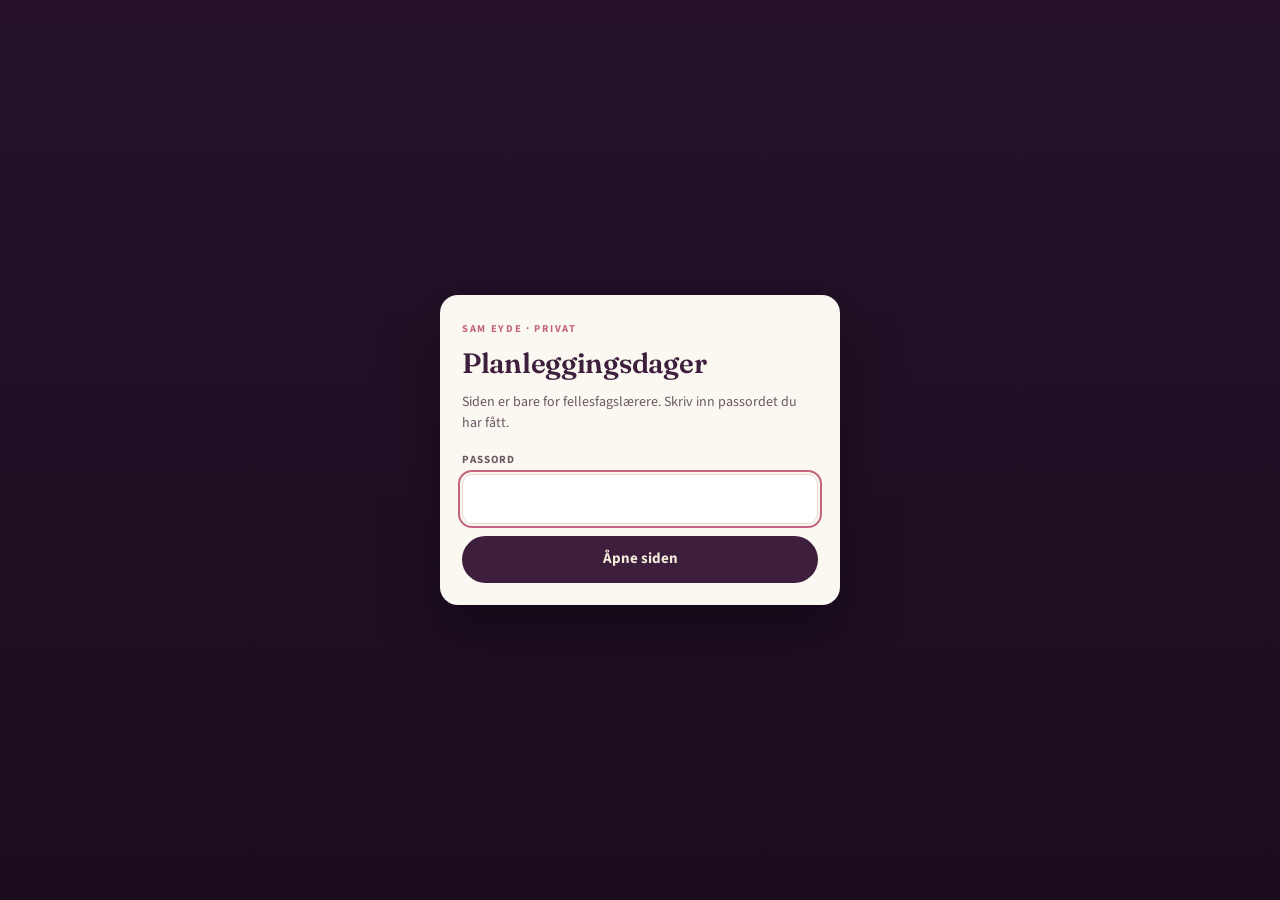
==== commit 614fbe2b: "Use SamEyde2026 password and remove password hint from login page. Co-authored-by: Cursor <cursorage" ====
--- a/index.html
+++ b/index.html
@@ -9,7 +9,7 @@
 <link rel="preconnect" href="https://fonts.googleapis.com">
 <link rel="preconnect" href="https://fonts.gstatic.com" crossorigin>
 <link href="https://fonts.googleapis.com/css2?family=Fraunces:opsz,wght@9..144,500;9..144,600;9..144,700&family=Source+Sans+3:wght@400;500;600;700&display=swap" rel="stylesheet">
-<link rel="stylesheet" href="styles.css?v=5">
+<link rel="stylesheet" href="styles.css?v=6">
 <style>
   body.las { overflow: hidden; }
   .passordport {
@@ -37,10 +37,10 @@
   <form id="passord-skjema" class="passordboks" autocomplete="off">
     <div class="eyebrow">Sam Eyde · privat</div>
     <h1 id="passord-tittel">Planleggingsdager</h1>
-    <p>Skriv inn passordet: <strong>eyde2026</strong></p>
+    <p>Siden er bare for fellesfagslærere. Skriv inn passordet du har fått.</p>
     <label class="passord-felt" for="passord-input">
       <span>Passord</span>
-      <input id="passord-input" name="passord" type="text" required autofocus autocomplete="off" spellcheck="false">
+      <input id="passord-input" name="passord" type="password" required autofocus autocomplete="current-password" spellcheck="false">
     </label>
     <p id="passord-feil" class="passord-feil" hidden>Feil passord. Prøv igjen.</p>
     <button type="submit" class="passord-knapp">Åpne siden</button>
@@ -85,8 +85,8 @@
 
 <script>
 (function () {
-  var PASSORD = "eyde2026";
-  var KEY = "plan2026auth";
+  var PASSORD = "SamEyde2026";
+  var KEY = "plan2026auth-v2";
   var port = document.getElementById("passordport");
   var side = document.getElementById("sideinnhold");
   var form = document.getElementById("passord-skjema");
@@ -106,7 +106,7 @@
   form.onsubmit = function (e) {
     e.preventDefault();
     feil.hidden = true;
-    var skrevet = (input.value || "").trim().toLowerCase().replace(/\s+/g, "");
+    var skrevet = (input.value || "").trim();
     if (skrevet !== PASSORD) {
       feil.hidden = false;
       input.focus();
@@ -119,6 +119,6 @@
   };
 })();
 </script>
-<script src="app.js?v=5"></script>
+<script src="app.js?v=6"></script>
 </body>
 </html>
